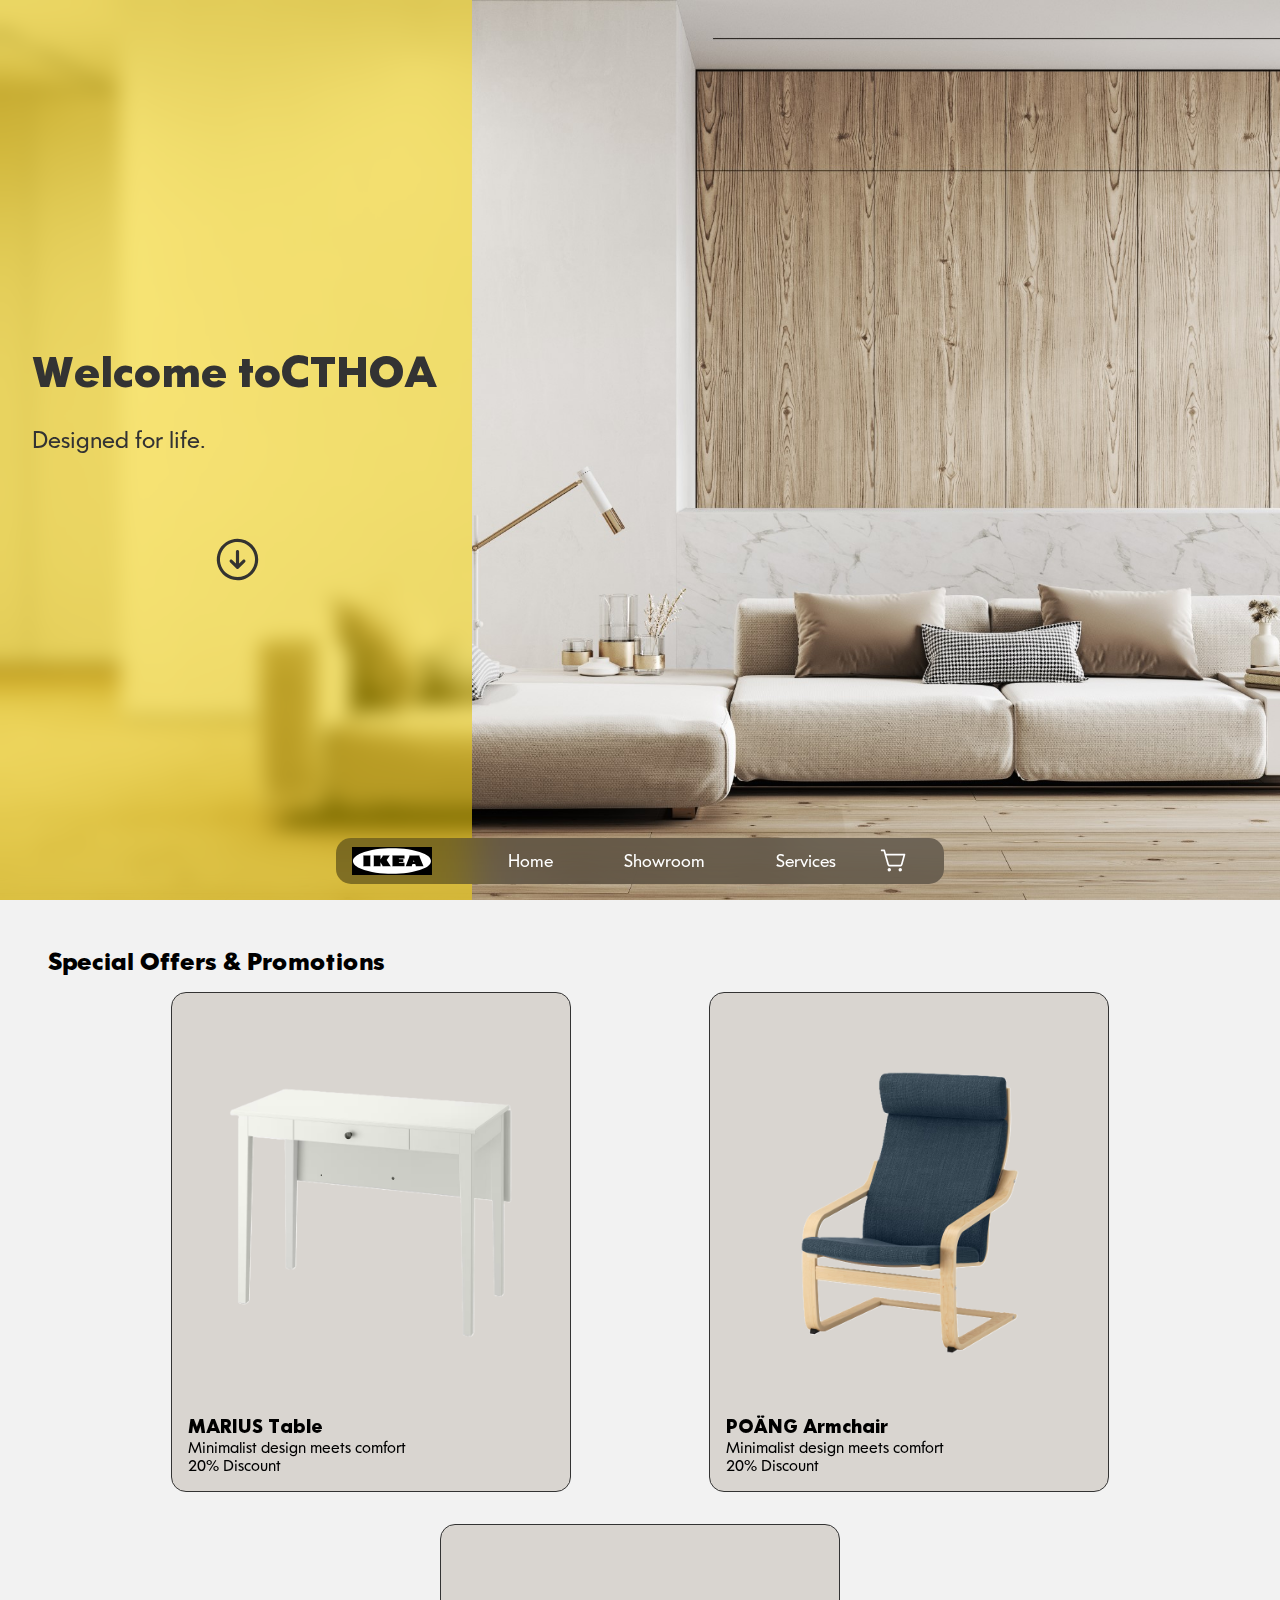
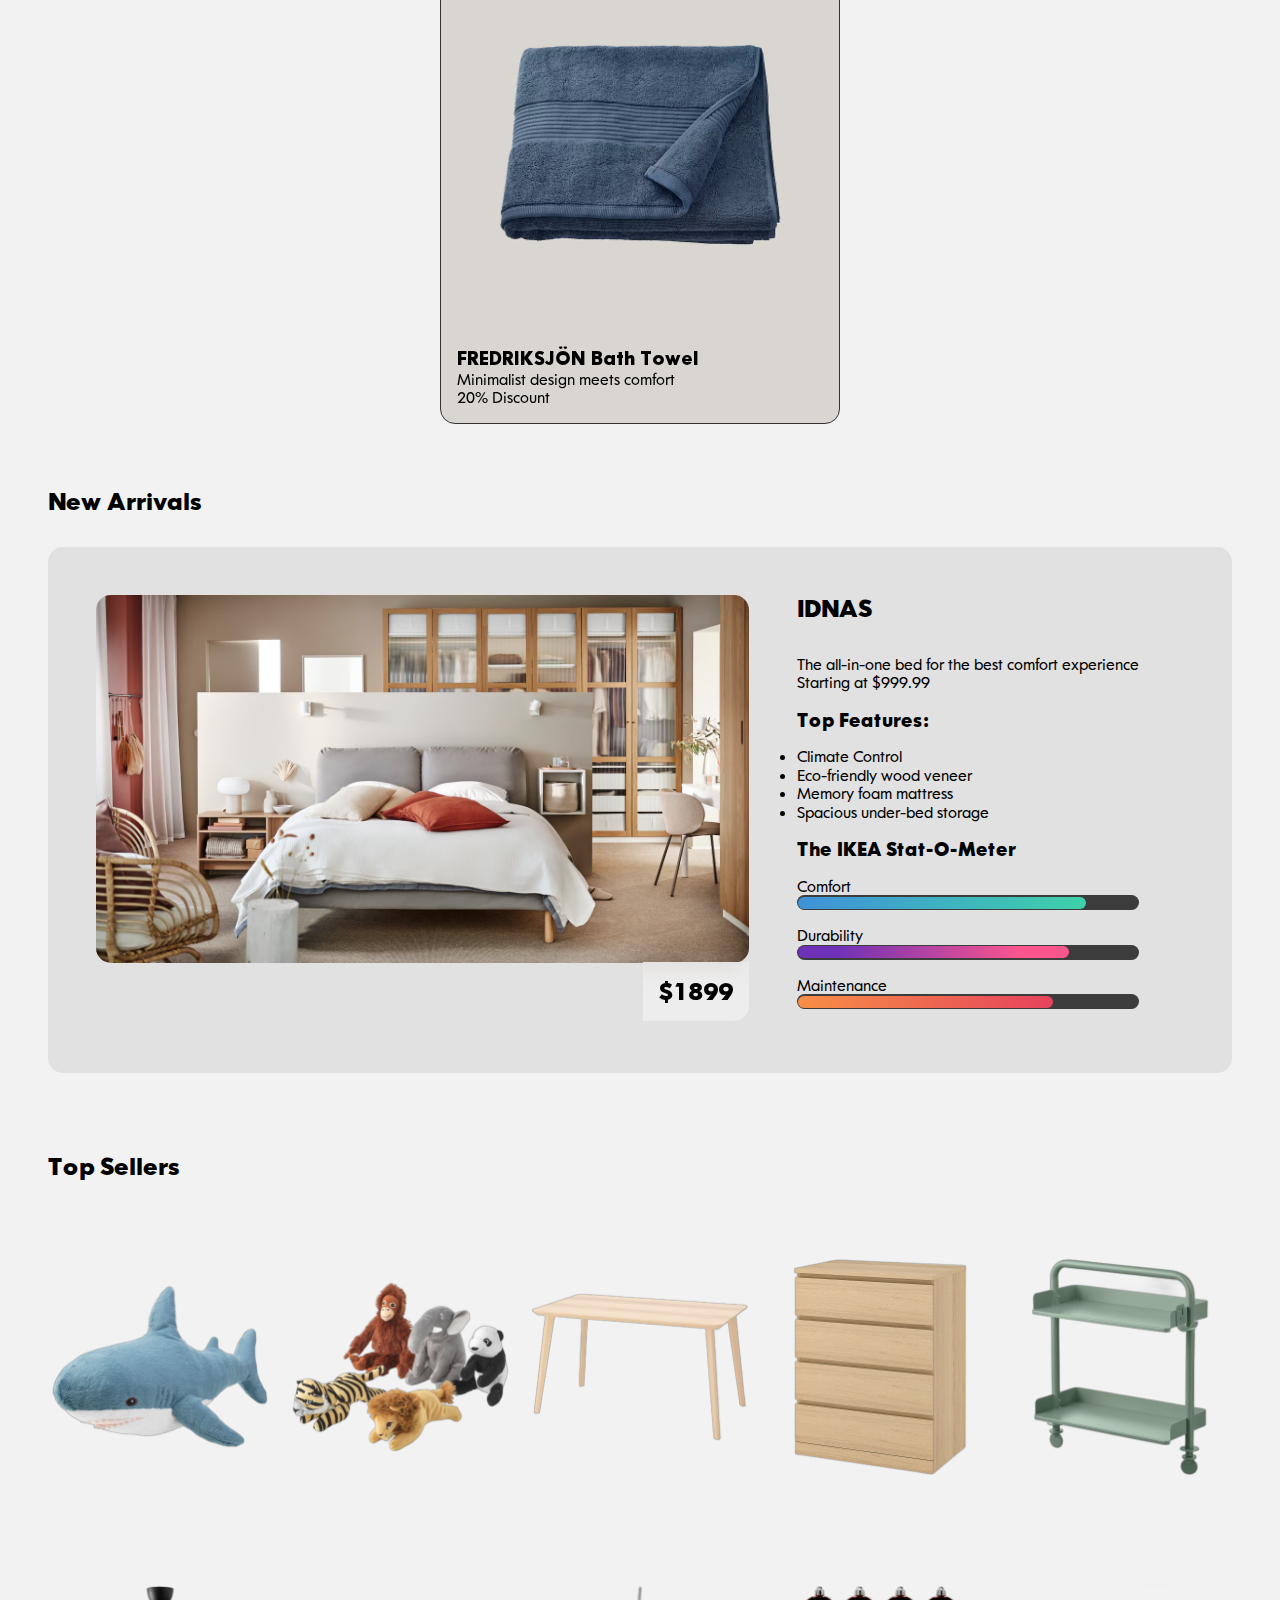
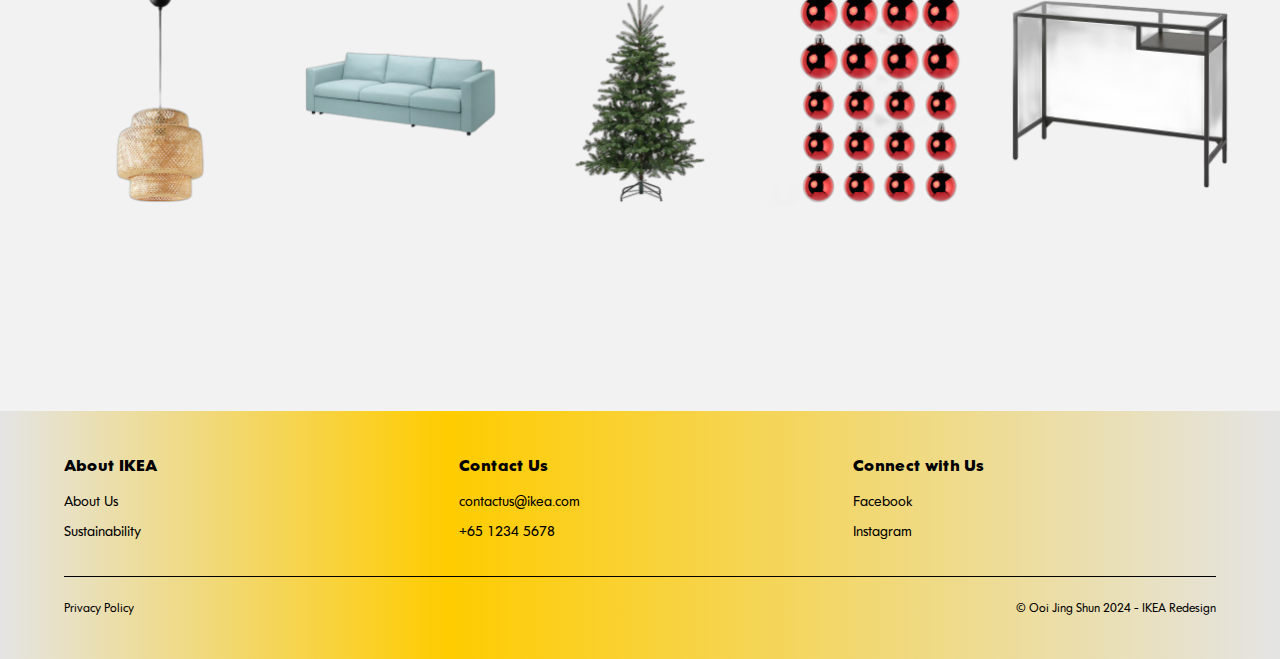
==== index.html @ b04922fb "feat: add product popup for topsellers, option to add to cart" ====
<!DOCTYPE html>
<html lang="en">

<head>
    <meta charset="UTF-8">
    <meta name="viewport" content="width=device-width, initial-scale=1.0">
    <link rel="apple-touch-icon" sizes="180x180" href="assets/favicon/apple-touch-icon.png">
    <link rel="icon" type="image/png" sizes="32x32" href="assets/favicon/favicon-32x32.png">
    <link rel="icon" type="image/png" sizes="16x16" href="assets/favicon/favicon-16x16.png">
    <link rel="manifest" href="site.webmanifest">
    <title>IKEA</title>
    <link rel="stylesheet" href="normalize.css">
    <link rel="stylesheet" href="style.css">
    <script src="script.js" defer></script>
    <script src="index.js" defer></script>
</head>

<body>
    <div class="popup-bg" onclick="closeProductPopUp()" >
        <div class="product-popup" onclick="event.stopPropagation()">
            <div class="popup-details-1">
                <h2 id="product-title">Sample Item</h2>
                <p id="product-price">Price: $X.XX</p>
                <img id="product-image" src="assets\images\ikea-white-table.png" alt="Modern White Table">
            </div>
            <div class="popup-details-2">
                <h3>Product Details</h3>
                <p id="product-description">Modern Scandinavian design featuring sustainable materials with easy assembly</p>
                <button class="buy-button" id="popup-add-to-cart-button" onclick="addToCart(0)">Add to cart</button>
            </div>
        </div>
    </div>
    <section class="landing home">
        <div class="landing-text">
            <button class="hamburger-button" onclick="toggleMobileMenu(this)">
                <img src="assets\images\Hamburger.svg" width="45px" alt="Hamburger Icon">
                <ul class="mobile-menu">
                    <a href="index.html">Home</a>
                    <a href="showroom.html">Showroom</a>
                    <a href="services.html">Services</a>
                    <a href="cart.html">My Cart</a>
                </ul>
            </button>
            <h1 data-value="Welcome to IKEA">Welcome to IKEA</h1>
            <h3>Designed for life.</h3>
            <button class="start-button"
                onclick="document.getElementById('promotions').scrollIntoView({ behavior: 'smooth' });"></button>
        </div>
        <div class="landing-visual"></div>
        <nav class="navbar">
            <a href="index.html"><img src="assets\images\ikea-logo.svg" alt="IKEA Logo"></a>
            <ul>
                <li><a href="index.html">Home</a></li>
                <li><a href="showroom.html">Showroom</a></li>
                <li><a href="services.html">Services</a></li>

            </ul>
            <a href="cart.html" class="cart-button"><img src="assets\images\ShoppingCartSimple.svg" alt="Cart Icon" ></a>
        </nav>
    </section>
    <div id="promotions"></div>
    <section class="promotions">
        <h2>Special Offers & Promotions</h2>
        <div class="promotion-container">

            <div class="promotion-item">
                <div class="card-front">
                    <img src="assets\images\ikea-white-table.png" alt="Modern White Table">
                    <div>
                        <h3>MARIUS Table</h3>
                        <p>Minimalist design meets comfort</p>
                        <p>20% Discount</p>
                    </div>
                </div>
                <div class="card-back">
                    <div>
                        <h3>Product Details</h3>
                        <p>Modern Scandinavian design featuring sustainable materials with easy assembly</p>
                        <s>
                            <h3>Original Price: $99.99</h3>
                        </s>
                        <h3>Current Price: $75.99</h3>
                    </div>

                    <button class="buy-button" onclick="addToCart(0)" ontouchstart="event.stopPropagation()">Add to cart</button>
                </div>
            </div>

            <div class="promotion-item">
                <div class="card-front">
                    <img src="assets\images\ikea-blue-chair.png" alt="Blue Chair">
                    <div>
                        <h3>POÄNG Armchair</h3>
                        <p>Minimalist design meets comfort</p>
                        <p>20% Discount</p>
                    </div>

                </div>
                <div class="card-back">
                    <div>
                        <h3>Product Details</h3>
                        <p>POÄNG armchair has stylish curved lines in bentwood, providing nice support for the neck and
                            comfy resilience. It’s been in our range for several decades and is still just as popular.</p>
                        <s>
                            <h3>Original Price: $99.99</h3>
                        </s>
                        <h3>Current Price: $75.99</h3>
                    </div>

                    <button class="buy-button" onclick="addToCart(1)" ontouchstart="event.stopPropagation()">Add to cart</button>
                </div>
            </div>
            <div class="promotion-item">
                <div class="card-front">
                    <img src="assets\images\ikea-blue-towel.png" alt="Blue Towel">
                    <div>
                        <h3>FREDRIKSJÖN Bath Towel</h3>
                        <p>Minimalist design meets comfort</p>
                        <p>20% Discount</p>
                    </div>
                </div>
                <div class="card-back">
                    <div>
                        <h3>Product Details</h3>
                        <p>A thick, dark blue towel with classic striped edge for a luxury feel. The low twist yarn only
                            gets comfier with each wash. FREDRIKSJÖN towels come in several sizes for different uses, all in
                            100% cotton.</p>
                        <s>
                            <h3>Original Price: $99.99</h3>
                        </s>
                        <h3>Current Price: $75.99</h3>
                    </div>

                    <button class="buy-button" onclick="addToCart(2)" ontouchstart="event.stopPropagation()">Add to cart</button>
                </div>
            </div>

        </div>
    </section>

    <section class="new-arrivals">
        <h2>New Arrivals</h2>
        <div class="new-arrivals-container">
            <div class="new-arrivals-image">
                <img src="assets\images\ikea-bed.png" alt="IKEA Bed">
                <div class="price-tag">$1899</div>
            </div>
            <div class="new-arrivals-info">
                <h2>IDNAS</h2>
                <p>The all-in-one bed for the best comfort experience</p>
                <p>Starting at $999.99</p>
                <br>
                <h3>Top Features:</h3>
                <ul>
                    <li>Climate Control</li>
                    <li>Eco-friendly wood veneer</li>
                    <li>Memory foam mattress</li>
                    <li>Spacious under-bed storage </li>
                </ul>
                <br>
                <h3>The IKEA Stat-O-Meter</h3>
                <p>Comfort</p>
                <div class="progress-bar-container">
                    <div class="progress-bar"
                        style="width: 85%; background-image: linear-gradient(to right, rgba(51, 142, 218, 0.9) 0%, rgba(51, 214, 166, 0.9) 100%);">
                    </div> <!-- Adjust the width value for progress -->
                </div>
                <p>Durability</p>
                <div class="progress-bar-container">
                    <div class="progress-bar"
                        style="width: 80%; background-image: linear-gradient(to right, #6f31b7 14%, #fb558e 82%);">
                    </div> <!-- Adjust the width value for progress -->
                </div>
                <p>Maintenance</p>
                <div class="progress-bar-container">
                    <div class="progress-bar"
                        style="width: 75%; background-image: linear-gradient(to right, rgba(255, 140, 55, 0.9) 0%, rgba(236, 55, 80, 0.9) 100%);">
                    </div> <!-- Adjust the width value for progress -->
                </div>
            </div>
        </div>
    </section>

    <section class="topsellers">

        <h2>Top Sellers</h2>
        <div class="topsellers-grid" id="topsellers-grid"></div>
        <!-- <div class="translucent-fade-in-top"></div>
        <div class="translucent-fade-in-bot"></div> -->

    </section>
    <footer class="footer">
        <div class="footer-container">
            <div class="footer-grid">
                <!-- About Column -->
                <div class="footer-column">
                    <h3>About IKEA</h3>
                    <ul class="footer-links">
                        <li><a href="services.html#about">About Us</a></li>
                        <li><a href="services.html#sustainability">Sustainability</a></li>
                    </ul>
                </div>

                <!-- Help Column -->
                <div class="footer-column">
                    <h3>Contact Us</h3>
                    <ul class="footer-links">
                        <li><a href="mailto:info@ikea.com">contactus@ikea.com</a></li>
                        <li><a href="#">+65 1234 5678</a></li>
                    </ul>
                </div>

                <!-- Social Media Column -->
                <div class="footer-column">
                    <h3>Connect with Us</h3>
                    <ul class="footer-links">
                        <li><a href="https://www.facebook.com/IKEASingapore/">Facebook</a></li>
                        <li><a href="https://www.instagram.com/ikeasingapore/?hl=en">Instagram</a></li>
                    </ul>
                </div>
            </div>

            <!-- Bottom Section -->
            <div class="footer-bottom">
                <div class="footer-legal">
                    <a href="#">Privacy Policy</a>
                </div>
                <div class="footer-copyright">
                    © Ooi Jing Shun 2024 - IKEA Redesign
                </div>
            </div>
        </div>
    </footer>
</body>

</html>
---- style.css ----
@font-face {
    font-family: 'Montserrat';
    src: url('assets\\fonts\\Montserrat-Regular.ttf') format('truetype');
    font-weight: normal;
    font-style: normal;
}

@font-face {
    font-family: 'Montserrat';
    src: url('assets\\fonts\\Montserrat-Bold.ttf') format('truetype');
    font-weight: bold;
    font-style: normal;
}

@font-face {
    font-family: 'IKEASans';
    src: url('assets\\fonts\\IKEASans-Regular.ttf') format('truetype');
    font-weight: normal;
    font-style: normal;
}

@font-face {
    font-family: 'IKEASans';
    src: url('assets\\fonts\\IKEASans-Bold.ttf') format('truetype');
    font-weight: bold;
    font-style: normal;
}

* {
    font-family: 'IKEASans', 'Montserrat', sans-serif;
    font-weight: normal;
    font-style: normal;
    margin: 0;
    padding: 0;
    box-sizing: border-box;

}

body {
    background-color: #f2f2f2;
    overflow-x: hidden;

}

h2,
h3 {
    font-weight: bold;
}

.landing {
    background-image: url('assets\\images\\modern-white-minimalist-interior-kitchen-sofa.jpg');
    background-size: cover;
    width: 100%;
    height: 100vh;
    display: flex;
}

.landing.services {
    background-image: url('assets\\images\\landing-services.png');
    background-size: cover;
    width: 100%;
    height: 100vh;
    display: flex;
}

.landing.showroom {
    background-image: url('assets\\images\\landing-showroom.png');
    background-size: cover;
    width: 100%;
    height: 100vh;
    display: flex;
}

.landing-text {
    display: flex;
    flex-direction: column;
    justify-content: center;
    padding-left: 2rem;
    background: rgba(255, 219, 0, 0.5);
    backdrop-filter: blur(10px);
    width: 100px;
    height: 100vh;
    flex-grow: 2.3;
}

.landing-text h1 {
    font-size: 2.7rem;
    font-weight: bold;
    color: #333;
}

.landing-text h3 {
    font-size: 1.5rem;
    color: #333;
    font-weight: normal;
}

.landing-text p {
    font-size: 1.5rem;
    color: #333;
}

.landing-visual {
    display: flex;
    background-color: transparent;
    flex-grow: 5;
}

.hamburger-button {
    display: none;
    position: absolute;
    background-color: transparent;
    top: 2rem;
    left: 2rem;
    border: none;
}

.mobile-menu {
    display: flex;
    position: fixed;
    flex-direction: column;
    align-items: center;
    justify-content: flex-start;
    z-index: 3;
    left: 0;
    height: calc(100vh - 160px);
    width: 80%;
    transition: all 0.1s;
    border-top-right-radius: 50px;
    transform: translateX(-100%);
    background: rgba(0, 0, 0, 0.5);
    backdrop-filter: blur(50px);
    -webkit-backdrop-filter: blur(50px);
    text-align: left;
    border-radius: 0px 45px 45px 0px;
}

.open .mobile-menu {
    display: flex;
    flex-direction: column;
    align-items: center;
    justify-content: space-between;
    padding: 5rem 1rem;
    opacity: 1;
    transform: translateX(0);
}

.mobile-menu a {
    text-decoration: none;
    color: white;
    font-size: 1rem;
    text-align: left;
    padding-left: 0px;
    padding-right: 0px;
}

.start-button {
    background-color: transparent;
    background: url('assets/images/ArrowCircleDown.svg');
    color: #fff;
    border: none;
    border-radius: 50%;
    width: 3rem;
    height: 3rem;
    cursor: pointer;
    margin-top: 5rem;
    margin-left: -2rem;
    align-self: center;
    animation: bounce 1.5s infinite;
}

@keyframes bounce {

    0%,
    20%,
    50%,
    80%,
    100% {
        transform: translateY(0);
    }

    40% {
        transform: translateY(-20px);
    }

    60% {
        transform: translateY(-10px);
    }

}

.navbar {
    display: flex;
    position: absolute;
    left: 25%;
    right: 25%;
    align-items: center;
    border-radius: 15px;
    height: 2.9rem;
    padding: 1rem 1rem;
    margin: 1rem;
    background-color: rgba(0, 0, 0, 0.4);
    backdrop-filter: blur(20px);
    font-size: 1.1rem;
    bottom: 0;
    max-width: 50%;
    transition: transform 0.3s ease, opacity 0.3s ease;
    /* Smooth transition */
}

/* Fixed navbar style */
.navbar.fixed {
    position: fixed;
    /* Fix to the top */
    top: 0;
    opacity: 1;
    /* Fully visible */
    z-index: 1000;
    /* Ensure it stays above other elements */
}

.navbar ul {
    display: flex;
    flex-direction: row;
    list-style: none;
    margin: 0;
    padding: 0;
    flex-grow: 1;
    justify-content: space-around;
}

.navbar ul li {
    margin-right: 1rem;
}

.cart-button img {
    height: 1.7rem;
}

.cart-button {
    width: 3rem;

}

.navbar img {
    max-width: 5rem;
    margin-right: 3rem;
    vertical-align: middle;

}

.navbar ul li a {
    text-decoration: none;
    color: #fff;
}

.promotions {
    margin: 3rem 3rem 0rem 3rem;
}

.promotion-container {
    display: flex;
    flex-wrap: wrap;
    flex-direction: row;
    justify-content: space-evenly;
    align-items: center;
}

.promotion-item {
    perspective: 1000px;
    /* Creates 3D perspective for the flip effect */
    width: 25rem;
    height: auto;
    aspect-ratio: 4/5;
    position: relative;
    margin: 1rem;

}

.card-front,
.card-back {
    position: absolute;
    height: 100%;
    backface-visibility: hidden;
    /* Hides the back of the card when flipped */
    transition: transform 0.6s ease;
    /* Smooth transition for the flip */
    border-radius: 15px;
    border: 1px solid #333;
    padding: 1rem;
    display: flex;
    flex-direction: column;
    justify-content: space-between;

}

.card-front {
    background-color: rgb(217, 213, 208);
    transform: rotateY(0deg);

}

.card-back {
    background-color: rgb(205, 206, 215);
    transform: rotateY(180deg);
    /* Initially rotated */
}

.card-front img {
    object-fit: cover;
    max-width: 80%;
    height: auto;
    display: block;
    margin-left: auto;
    margin-right: auto;
    margin-top: auto;
    margin-bottom: auto;

}

.card-front h3,
.card-front p {
    margin-bottom: auto;
}

.promotion-item:hover .card-front {
    transform: rotateY(180deg);
}

.promotion-item:hover .card-back {
    transform: rotateY(360deg);
}


.new-arrivals {
    padding: 3rem 3rem 0rem 3rem;
    margin-bottom: 2rem;
}

.new-arrivals h2 {
    margin-bottom: 2rem;
}

.new-arrivals h3 {
    margin-bottom: 1rem;
}

.buy-button {
    background: linear-gradient(to right, #0553b9 0%, #333 50%);
    background-size: 200% 100%;
    background-position: right bottom;
    color: #fff;
    padding: 1rem 1.5rem;
    border: none;
    border-radius: 10px;
    cursor: pointer;
    margin-top: 1rem;
    transition: background-position 0.3s ease-out;
}

.buy-button:hover {
    background-position: left bottom;
}

.new-arrivals-container {
    padding: 3rem;
    background-color: rgb(225, 225, 225);
    border-radius: 15px;
    display: flex;
    flex-wrap: wrap;
    gap: 3rem;
    /* Add spacing between items */
}

.new-arrivals-image img {
    object-fit: cover;
    max-width: 100%;
    /* Set a max width */
    height: auto;
    border-radius: 15px;
}

.new-arrivals-image {
    position: relative;
    flex-basis: 60%;
    /* Image will try to take up half the container */
}

.new-arrivals-container-info {
    padding: 1rem;
    flex-basis: 40%;
}

.price-tag {
    position: absolute;
    bottom: 4px;
    border-radius: 0px 0px 15px 0px;
    right: 0;
    font-size: 1.5rem;
    font-weight: bold;
    padding: 1rem;
    background: rgba(255, 255, 255, 0.4);
    backdrop-filter: blur(10px);
}

.topsellers {
    position: relative;
    padding: 3rem 3rem 0rem 3rem;
    margin-bottom: 10rem;
    overflow-x: hidden;


}

.topsellers h2 {
    margin-bottom: 2rem;
}


.progress-bar-container {
    width: 100%;
    background-color: rgb(60, 60, 60);
    /* Light grey background */
    border-radius: 15px;
    /* Rounded corners */
    height: 15px;
    /* Thin height */
    overflow: hidden;
    /* Ensures the progress doesn't spill over */
    padding: 0.1rem;
    margin-bottom: 1rem;
}

.progress-bar {
    height: 100%;
    background-color: rgb(170, 170, 200);
    /* Green color for progress */
    border-radius: 15px;
    /* Rounded corners for the progress itself */
    transition: width 0.4s ease;
    /* Smooth transition when updating progress */
}

.showroom {
    position: relative;
    height: 100vh;
}

.arrow-controls button {
    background-color: transparent;
    border: none;
    border-radius: 50%;
    width: 2rem;
    height: 2rem;
    cursor: pointer;
}

.info-bar {
    height: 20%;
    width: 100%;
    background-color: rgba(255, 255, 255, 0.5);
    backdrop-filter: blur(20px);
    position: absolute;
    bottom: 0;
    padding: 3rem;
    display: flex;
    justify-content: space-around;
    gap: 1rem;

}

.featured-image {
    height: 5rem;
    width: 5rem;
    aspect-ratio: 1/1;
    object-fit: cover;
    border-radius: 15px;
    border: 0.2rem solid #bababa;
}

.info-bar p {
    flex-basis: 70%;
    text-overflow: ellipsis;
    display: block;
    overflow: hidden;
    min-width: 70%;
}

.footer {
    background-image: linear-gradient(90deg, rgba(228, 228, 228, 1) 0%, rgba(255, 204, 0, 1) 35%, rgba(228, 228, 228, 1) 100%);
    color: black;
    padding: 45px 0;
    font-family: 'IKEASans', sans-serif;
}

.footer-container {
    max-width: 1200px;
    margin: 0 auto;
    padding: 0 24px;
}

.footer-grid {
    display: grid;
    grid-template-columns: repeat(auto-fit, minmax(200px, 1fr));
    gap: 32px;
}

.footer-column h3 {
    font-size: 16px;
    margin-bottom: 16px;
    font-weight: bold;
}

.footer-links {
    list-style: none;
    padding: 0;
    margin: 0;
}

.footer-links li {
    margin-bottom: 12px;
}

.footer-links a {
    color: black;
    text-decoration: none;
    font-size: 14px;
}

.footer-links a:hover {
    text-decoration: underline;
}

.footer-bottom {
    margin-top: 24px;
    padding-top: 24px;
    border-top: 1px solid rgba(0, 0, 0, 1);
    display: flex;
    justify-content: space-between;
    align-items: center;
    flex-wrap: wrap;
}

.footer-legal {
    font-size: 12px;
}

.footer-legal a {
    color: black;
    text-decoration: none;
    margin-right: 24px;
}

.footer-copyright {
    font-size: 12px;
}



.translucent-fade-in-top {
    position: absolute;
    background: linear-gradient(rgb(242, 242, 242) 0%, rgba(242, 242, 242, 0) 70%);
    height: 100px;
    width: 100%;
    top: 90px;

}

.translucent-fade-in-bot {
    position: absolute;
    background: linear-gradient(rgba(242, 242, 242, 0) 0%, rgb(242, 242, 242) 70%);
    height: 100px;
    width: 100%;
    bottom: -50px;
}


.topsellers-grid {
    overflow: hidden;
    display: grid;
    grid-template-columns: repeat(5, 1fr);
    gap: 16px;
}

.topsellers-grid img {
    width: 100%;
    height: auto;
    transition: opacity 1s, transform 1s;
    animation: 1s linear fadein;
    height: auto;
    /* Maintain aspect ratio */
    aspect-ratio: 4/5.5;
    /* Square aspect ratio */
    object-fit: contain;
}

.topseller-item:hover {
    transform: scale(1.1);
    background-color: gainsboro;
    cursor: pointer;

}

.popup-bg {
    position: fixed;
    top: 0;
    left: 0;
    width: 100%;
    height: 100%;
    background: rgba(255, 255, 255, 0.1);
    backdrop-filter: blur(20px);
    display: flex;
    justify-content: center;
    align-items: center;
    z-index: 1001;
    opacity: 0;
    pointer-events: none;
    transition: opacity 0.3s ease;

}

.product-popup {
    background-color: rgba(255, 255, 255, 0.8);
    backdrop-filter: blur(20px);
    padding: 2rem;
    border-radius: 15px;
    display: flex;
    flex-direction: row;
    width: 60%;
    height: 60%;
    overflow-y: auto;
    overflow-x: hidden;
    position: relative;
    z-index: 1001;
    opacity: 0;
    transition: opacity 0.3s ease;
}

.popup-bg.active {
    opacity: 1;
    pointer-events: all;
}

.product-popup.active {
    opacity: 1;

}
.popup-details-1 {
    display: flex;
    flex-direction: column;
    gap: 2rem;
    margin-bottom: 2rem;
    flex-basis: 40%;
}
.popup-details-1 img {
    width: 60%;
    border-radius: 15px;
    object-fit: cover;
}
.popup-details-2 {
    
    display: flex;
    flex-direction: column;
    gap: 1rem;
    flex-basis: 60%;
}
.popup-details-2 button {
margin-top: auto;
}
.fade-out {
    opacity: 0;
    transform: translateY(-20px);
}

@keyframes fadein {
    from {
        opacity: 0;
        transform: translateY(20px);
    }

    to {
        opacity: 1;
        transform: translateY(0);
    }
}

.landing.services {
    margin-bottom: 0;
}

.ikea-membership {
    background-image: url('assets\\images\\ikea-membership.png');
    background-size: cover;
    width: 100%;
    height: 100vh;
}

.membership-container p {
    position: absolute;
    top: 0;
    left: 0;
    padding-top: 5rem;
    padding-left: 3rem;
    padding-right: 3rem;
    color: white;
}

.membership-container h2 {
    position: absolute;
    top: 0;
    left: 0;
    padding: 3rem;
    color: white;
}

.membership-container {
    display: flex;
    flex-direction: column;
    justify-content: center;
    background: rgba(0, 0, 0, 0.5);
    backdrop-filter: blur(10px);
    width: 100%;
    height: 100%;
    padding: 3rem;

}

.card-container {
    display: flex;
    justify-content: center;
    align-items: center;
}

.membership-card {
    width: 40%;
    aspect-ratio: 7/4;
    /* background: linear-gradient(135deg, #2c2c2c, #1a1a1a); */
    border-radius: 15px;
    box-shadow: 0 10px 20px rgba(0, 0, 0, 0.5);
    color: white;
    position: relative;
    padding: 20px;
    display: flex;
    flex-direction: column;
    justify-content: space-between;
    font-size: 1rem;
    position: relative;
    transform-style: preserve-3d;
    transition: transform 0.1s ease;
    cursor: pointer;
    background-image: url("assets/images/ikea-membership-card.png");
    background-size: cover;

}

.apply-button {
    position: absolute;
    bottom: 0;
    right: 0;
    padding: 1.5rem;
    background: rgba(255, 255, 255, 0.4);
    backdrop-filter: blur(10px);
    font-size: 2rem;
    border: none;
    cursor: pointer;
}

.about-us {
    padding: 3rem 3rem 0rem 3rem;
    overflow-x: hidden;
}

.about-us-container {
    display: flex;
    flex-direction: row;
    gap: 3rem;
    margin-top: 2rem;
}

.about-us-container p {
    line-height: 1.5rem;
}

.about-us-container img {
    object-fit: cover;
    max-width: 40%;
    height: auto;
    border-radius: 15px;
}

.sustainability-pledge {
    padding: 3rem 3rem 0rem 3rem;
}

.sustainability-container p {
    margin-top: 2rem;
    line-height: 1.5rem;
    flex-basis: 60%;
}

.sustainability-container {
    display: flex;
    flex-direction: row;

}

.sustainability-container iframe {
    border-radius: 15px;
    margin: 2rem;
    aspect-ratio: 16/9;
    width: 40%;
    height: auto;
}

@media screen and (max-width: 370px) {
    .promotion-item {
        aspect-ratio: 4/6;
    }

    .card-back p {
        font-size: 0.8rem;
    }

    .card-back h3 {
        font-size: 1rem;
    }
}

.cart-container {
    display: flex;
    flex-direction: column;
    flex-basis: 45%;
}

.cart-container h1 {
    font-size: 3rem;
    font-weight: bold;
    color: rgba(0, 51, 153, 0.8)
}

.cart-container h2 {
    font-size: 2rem;
    font-weight: normal;
    margin-bottom: 2rem;
}

.cart-container h3 {
    font-size: 1.5rem;
    font-weight: normal;
    margin-bottom: 1rem;
}

.cart {
    padding: 0.5rem 3rem 3rem 3rem;
    display: flex;
    gap: 1rem;
}

#previous-total {
    text-decoration: underline red .1em;
    text-underline-offset: -.35em;
    text-decoration-skip-ink: none;
    color: gray; /* optional style decision */
}

.cart-items {
    display: flex;
    flex-direction: column;
    gap: 1rem;
    flex-basis: 50%;
    margin: 1rem;
}

.cart-item img {
    height: 100%;
}

.cart-item {
    display: flex;
    gap: 1rem;
    height: 8rem;
    padding: 1rem;
    border: 1px solid #ccc;
    background-image: linear-gradient(90deg, rgba(228, 228, 228, 1) 0%, rgba(255, 204, 0, 1) 35%, rgba(28, 78, 179, 1) 100%);
    border-radius: 15px;
}

.cart-item div input {
    width: 3rem;
    padding: 0.5rem;
    background-color: transparent;
    border: 1px solid #ffffff;
    border-radius: 5px;

}

.remove-button {
    background-image: url('assets/images/Remove.svg');
    height: 40%;
    aspect-ratio: 1/1;
    border: none;
    background-color: transparent;
    margin-left: auto;
    cursor: pointer;
    align-self: center;

}

.checkout-button {
    background-color: rgba(0, 51, 153, 0.8);

    color: #fff;
    padding: 1rem 1.5rem;
    border: none;
    border-radius: 10px;
    cursor: pointer;
    margin: 1rem 0;
    width: 50%;
}

.promo-button {
    background-color: #333;
    color: #fff;
    padding: 0.5rem 1rem;
    border: none;
    cursor: pointer;

}

.form-row {
    display: flex;
    margin-bottom: 10px;
}

.form-row>div {
    flex: 1;
}

label {
    display: block;
    margin-bottom: 5px;
    font-weight: bold;
}

input,
select,
textarea {
    width: 100%;
    padding: 8px;
    border: 1px solid #ccc;
    border-radius: 4px;
    background-color: transparent;
}

.back-button {
    border: none;
    background-color: transparent;
    color: #333;
    cursor: pointer;
    margin: 1.5rem 0rem 0 3rem;
    font-size: 1.5rem;



}

@media screen and (max-width: 520px) {
    .promotion-item {
        width: 70%;
    }
}

@media screen and (max-width: 850px) {

    .landing-text h1 {
        font-size: 2rem;
    }

    .landing-text h3 {
        font-size: 1rem;
    }

    /* Hide Navbar */
    .navbar {
        display: none;
    }

    .hamburger-button {
        display: block;
    }

    .promotion-container {
        flex-direction: column;

    }

    .promotions {
        margin: 3rem 0rem;
    }

    .promotions h2 {
        margin-left: 3rem;
    }

    .buy-button {
        padding: 0.5rem 1rem;
    }

    .card-front img {
        display: block;
        margin-left: auto;
        margin-right: auto;
        width: 70%;
    }

    .card-back {
        padding: 1rem;
    }

    .new-arrivals-image {
        flex-basis: 100%;
    }

    .new-arrivals-container {
        padding: 2rem;
    }

    .price-tag {
        padding: 0.5rem;
    }

    .footer-bottom {
        flex-direction: column;
        text-align: center;
        gap: 16px;
    }

    .footer-legal a {
        display: block;
        margin: 8px 0;
    }

    .promotion-item.touch-hover-end .card-front {
        transform: rotateY(0deg);
    }

    .promotion-item.touch-hover-end .card-back {
        transform: rotateY(180deg);
    }

    .promotion-item.touch-hover-start .card-front {
        transform: rotateY(180deg);
    }

    .promotion-item.touch-hover-start .card-back {
        transform: rotateY(360deg);
    }

    .topsellers-grid {
        grid-template-columns: repeat(2, 1fr);
    }

    .apply-button {
        padding: 1.5rem;
        font-size: 1.5rem;
    }

    .membership-card {
        width: 100%;
    }

    .membership-container {
        padding: 1.5rem;
    }

    .sustainability-container iframe {
        width: 100%;
    }

    .about-us-container img {
        max-width: 100%;
    }

    .about-us-container {
        flex-direction: column;
    }

    .sustainability-container {
        flex-direction: column;
        align-items: center;
    }

    .info-bar {
        flex-direction: column;
    }

    .showroom {
        background-size: contain;
    }

    .featured-image {
        height: 5rem;
        width: 5rem;
    }

    .info-bar {
        height: 70%
    }

    .checkout-button {
        width: 100%;
    }

    .cart-container h1 {
        font-size: 2rem;
    }

    .cart-container h2 {
        font-size: 1.5rem;
    }

    .cart-container h3 {
        font-size: 1rem;
    }

    .cart {
        flex-direction: column;
        padding: 2rem;
    }

    .back-button {
        margin-left: 2rem;
    }

    .cart-items {
        margin: 0rem;

    }
    .product-popup {
        flex-direction: column;
        width: 80%;
        height: 70%;
    }

}
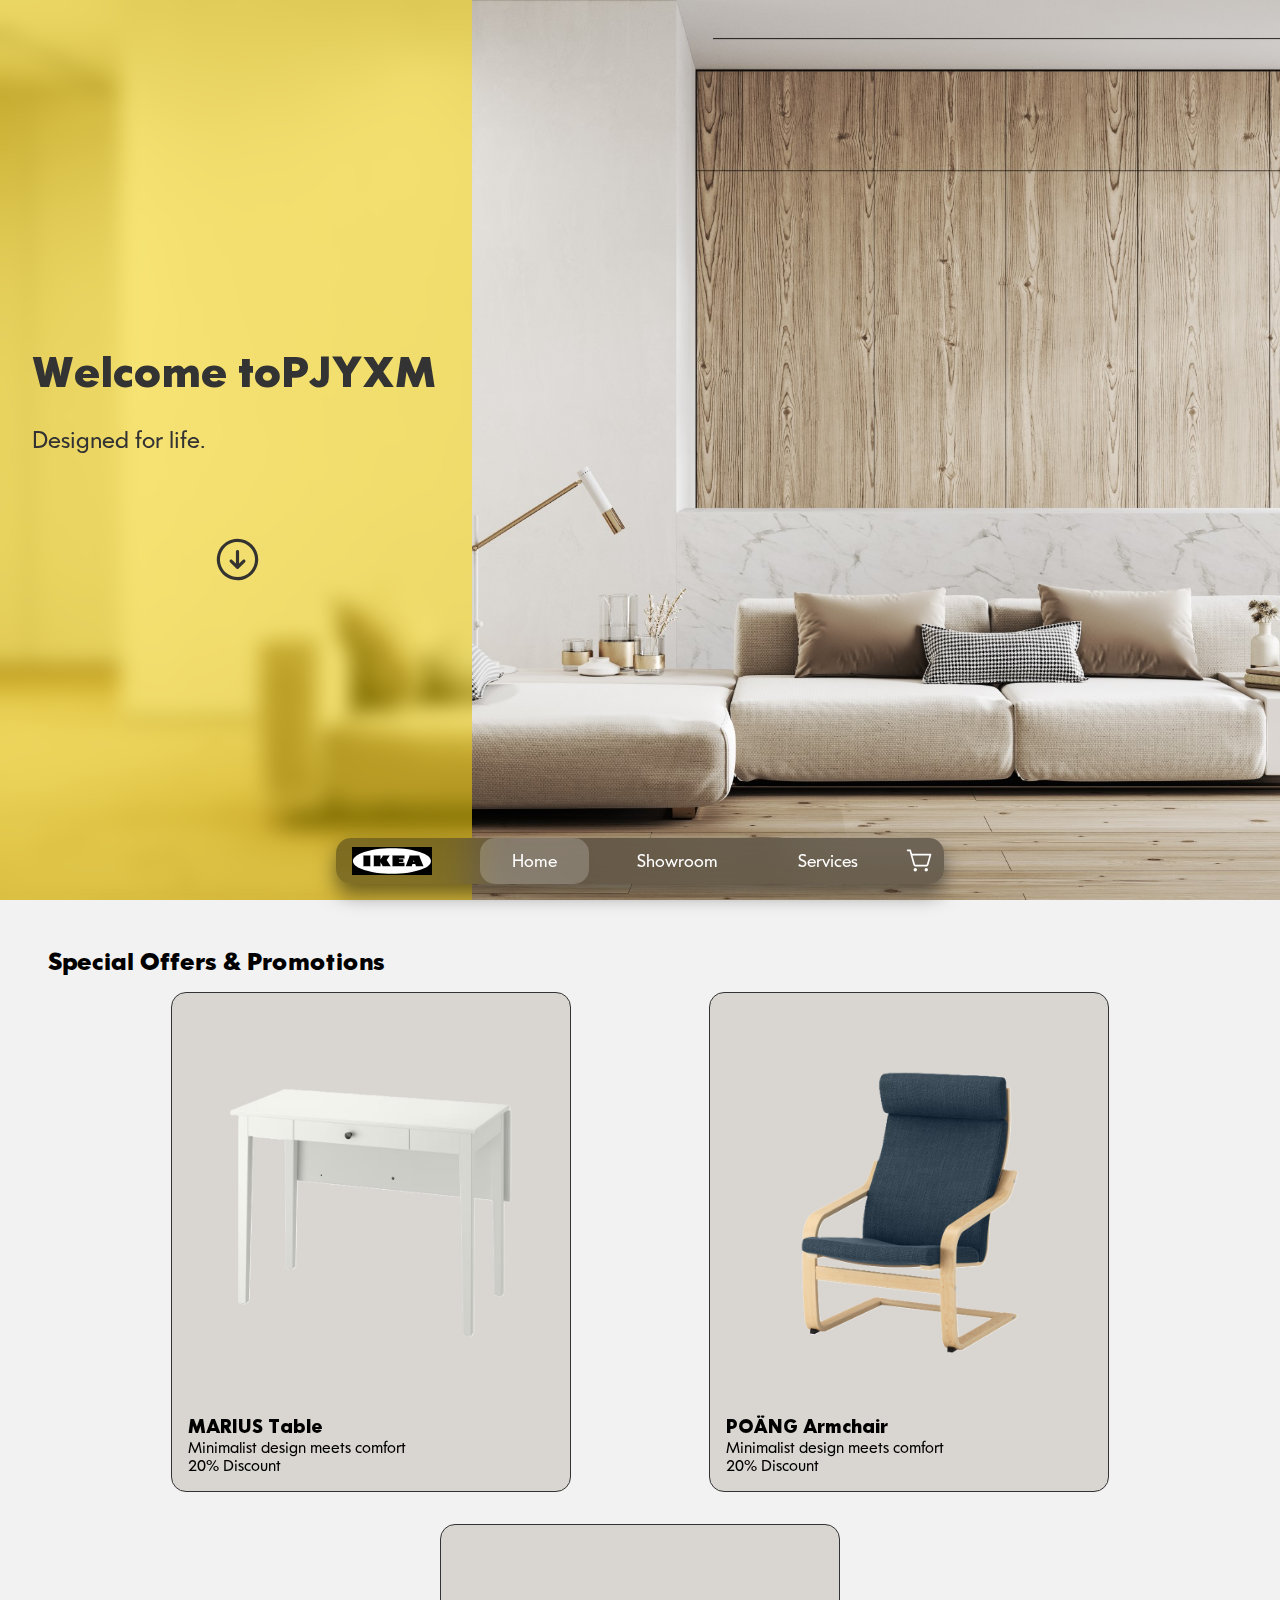
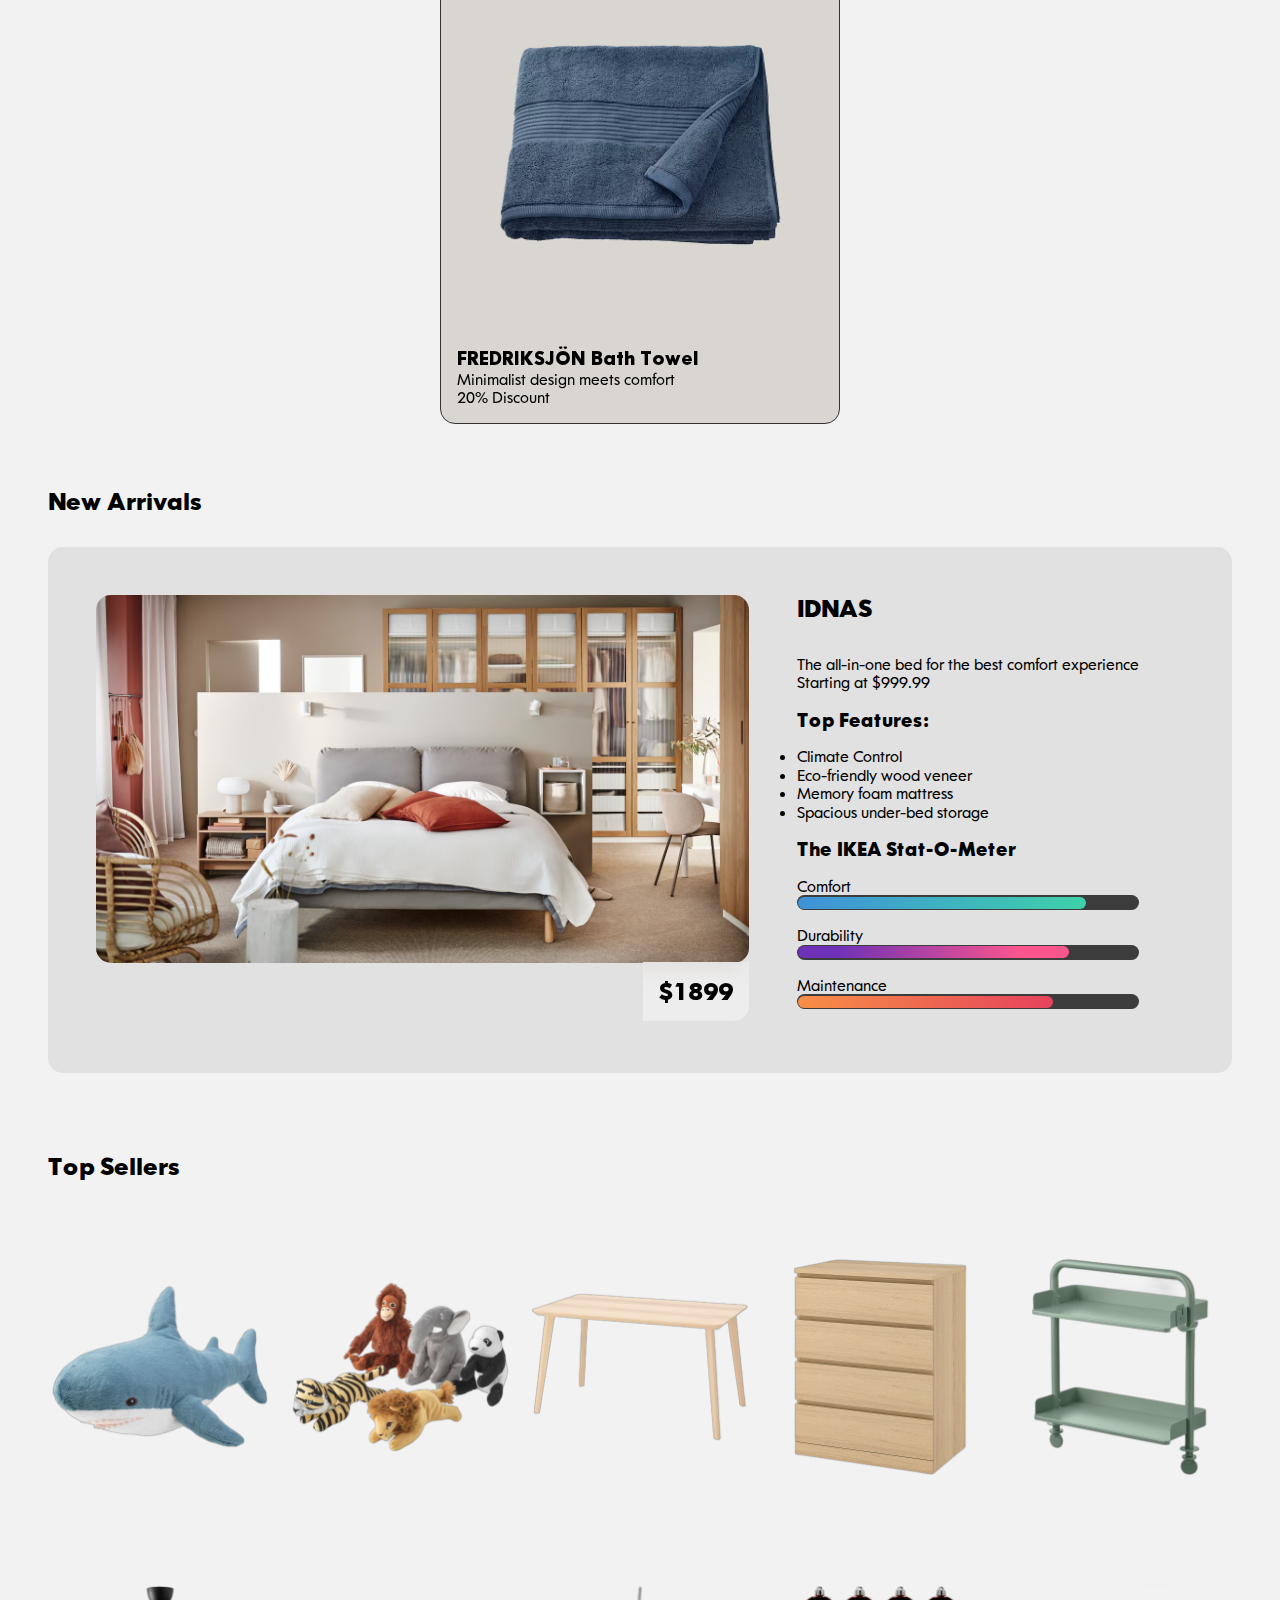
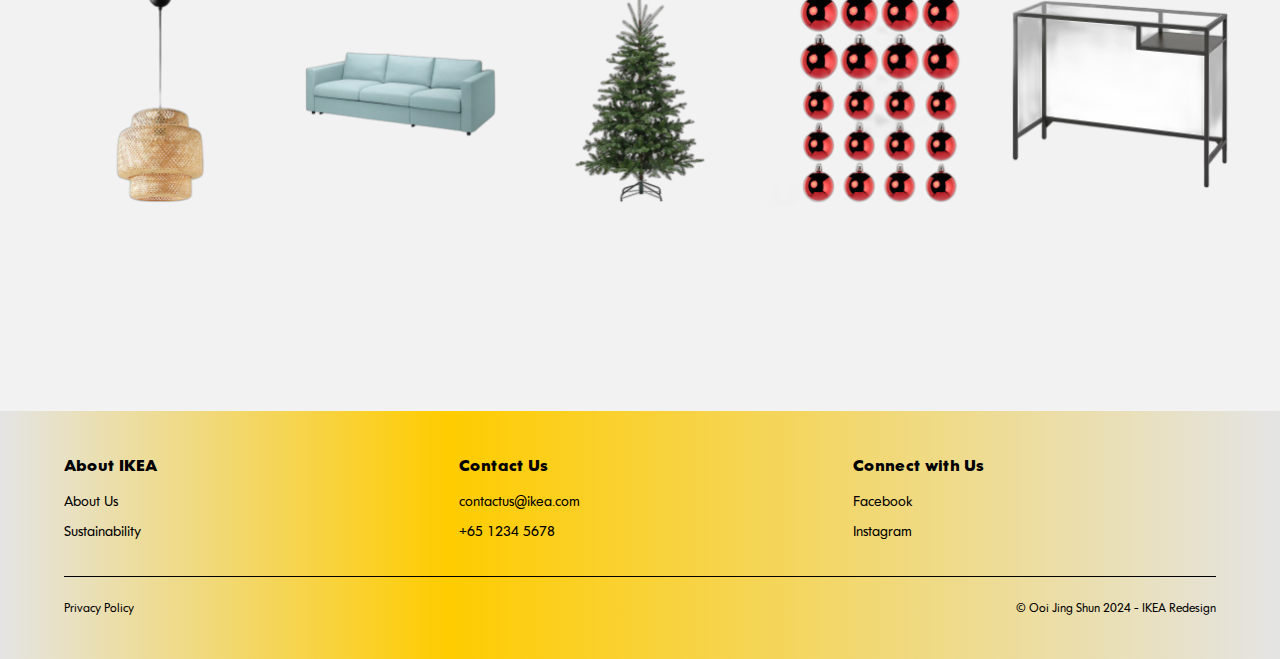
==== commit 3b5b7693: "feat: add hover effect to navbar" ====
--- a/index.html
+++ b/index.html
@@ -50,7 +50,7 @@
         <nav class="navbar">
             <a href="index.html"><img src="assets\images\ikea-logo.svg" alt="IKEA Logo"></a>
             <ul>
-                <li><a href="index.html">Home</a></li>
+                <li class="selected"><a href="index.html">Home</a></li>
                 <li><a href="showroom.html">Showroom</a></li>
                 <li><a href="services.html">Services</a></li>
 
--- a/style.css
+++ b/style.css
@@ -204,8 +204,9 @@
     font-size: 1.1rem;
     bottom: 0;
     max-width: 50%;
+    box-shadow: 0 10px 20px rgba(0, 0, 0, 0.5);
     transition: transform 0.3s ease, opacity 0.3s ease;
-    /* Smooth transition */
+
 }
 
 /* Fixed navbar style */
@@ -231,8 +232,15 @@
 
 .navbar ul li {
     margin-right: 1rem;
-}
-
+    border-radius: 15px;
+    padding: 0.8rem 2rem;
+}
+.navbar ul li:hover {
+    background-color: rgba(255, 255, 255, 0.2);
+}
+.navbar ul li.selected {
+    background-color: rgba(255, 255, 255, 0.2);
+}
 .cart-button img {
     height: 1.7rem;
 }
@@ -355,12 +363,48 @@
     border-radius: 10px;
     cursor: pointer;
     margin-top: 1rem;
-    transition: background-position 0.3s ease-out;
+    transition: background-position 0.3s ease-out, transform 0.1s ease-in, background-color 0.5s ease;
+    position: relative;
+    overflow: hidden;
+    
 }
 
 .buy-button:hover {
     background-position: left bottom;
 }
+
+.buy-button:active {
+    transform: scale(0.95); /* Slight shrink for click effect */
+}
+
+.buy-button::after {
+    content: '';
+    position: absolute;
+    top: 50%;
+    left: 50%;
+    width: 0;
+    height: 0;
+    background: rgba(255, 255, 255, 0.5);
+    border-radius: 50%;
+    transform: translate(-50%, -50%);
+    opacity: 0;
+    pointer-events: none;
+    transition: width 0.3s ease-out, height 0.3s ease-out, opacity 0.5s ease-out;
+}
+
+.buy-button:active::after {
+    width: 200px; /* Adjust size for ripple effect */
+    height: 200px;
+    opacity: 0; /* Fades out */
+}
+
+.buy-button.clicked {
+    background-image: none;
+    background-color: #50c878; /* Green color after click */
+    color: #000;
+    transition: background-color 0.5s ease;
+}
+
 
 .new-arrivals-container {
     padding: 3rem;
@@ -598,7 +642,6 @@
     transform: scale(1.1);
     background-color: gainsboro;
     cursor: pointer;
-
 }
 
 .popup-bg {
@@ -634,6 +677,7 @@
     z-index: 1001;
     opacity: 0;
     transition: opacity 0.3s ease;
+    box-shadow: 0 10px 20px rgba(0, 0, 0, 0.2);
 }
 
 .popup-bg.active {
@@ -886,11 +930,12 @@
 }
 
 .cart-item div input {
-    width: 3rem;
+    width: 4rem;
     padding: 0.5rem;
     background-color: transparent;
     border: 1px solid #ffffff;
     border-radius: 5px;
+    margin-top: 0.1rem;
 
 }
 
@@ -1126,6 +1171,7 @@
     .cart {
         flex-direction: column;
         padding: 2rem;
+        
     }
 
     .back-button {
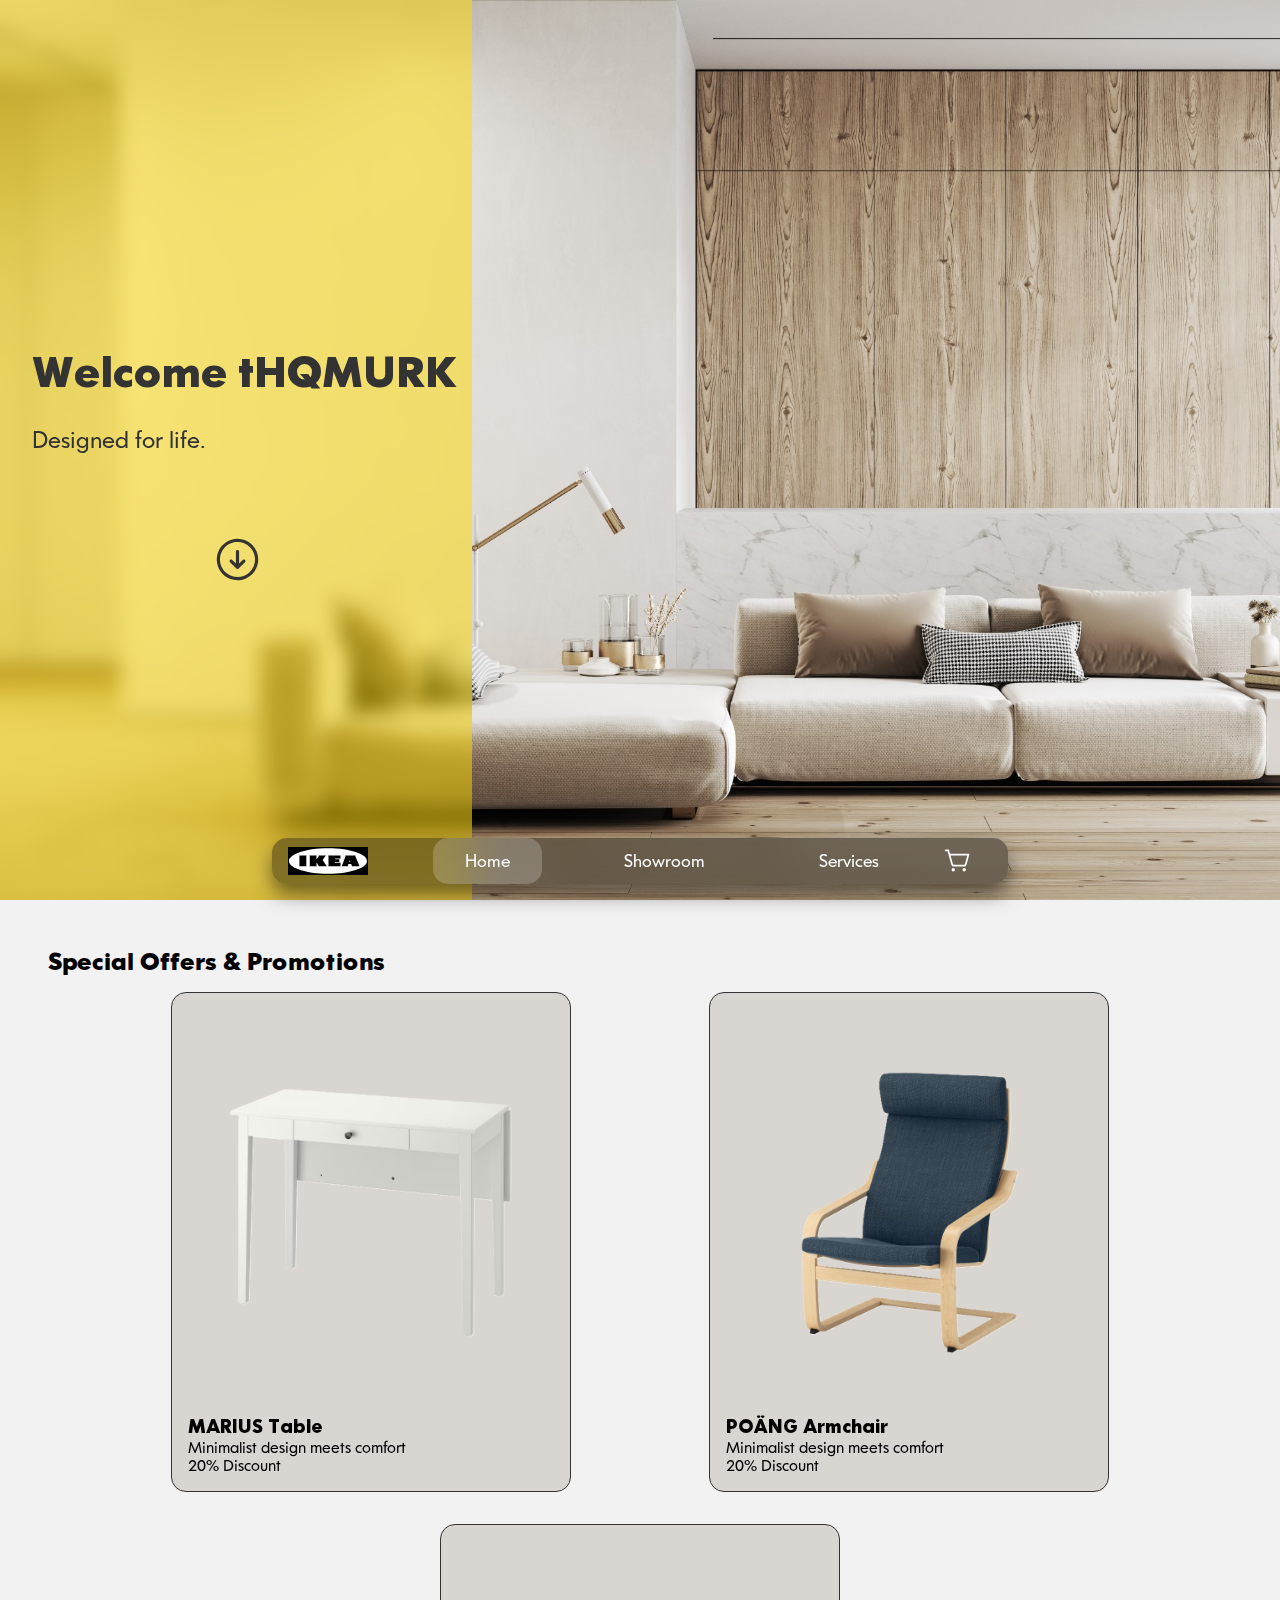
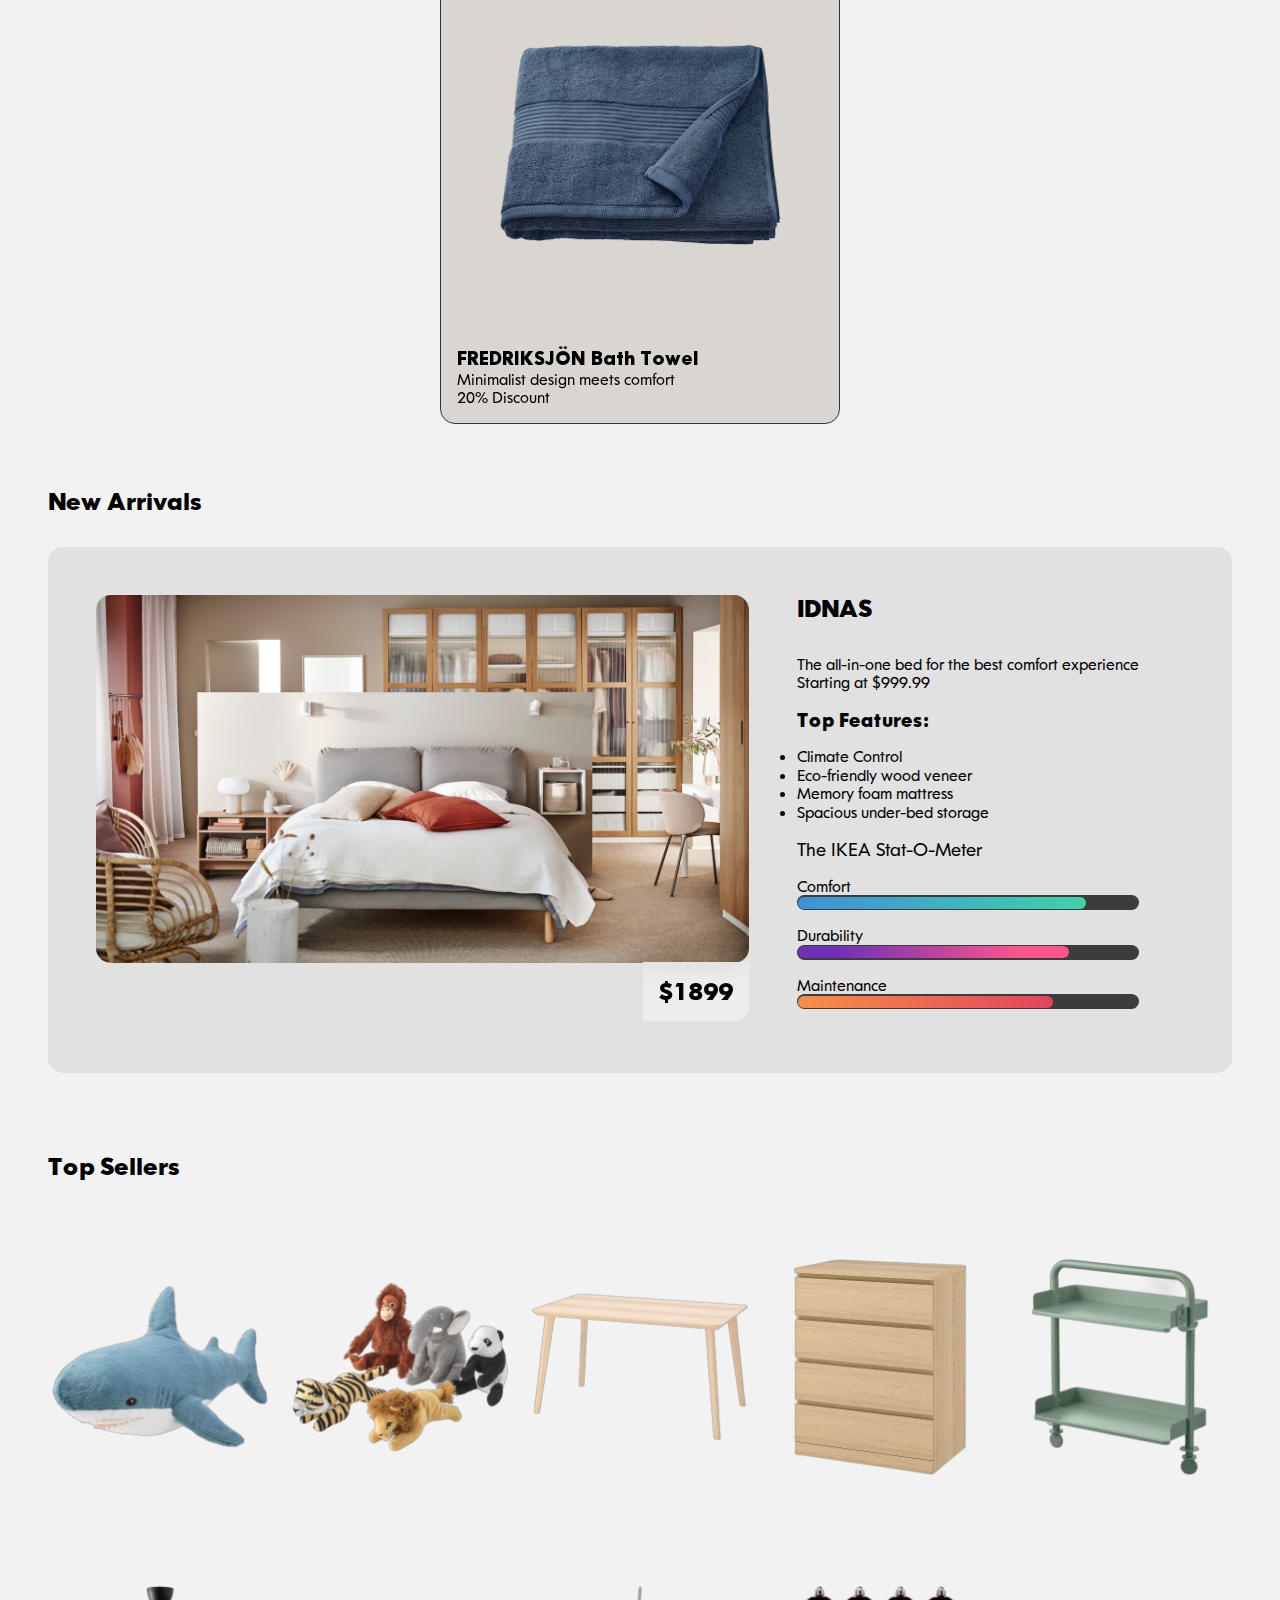
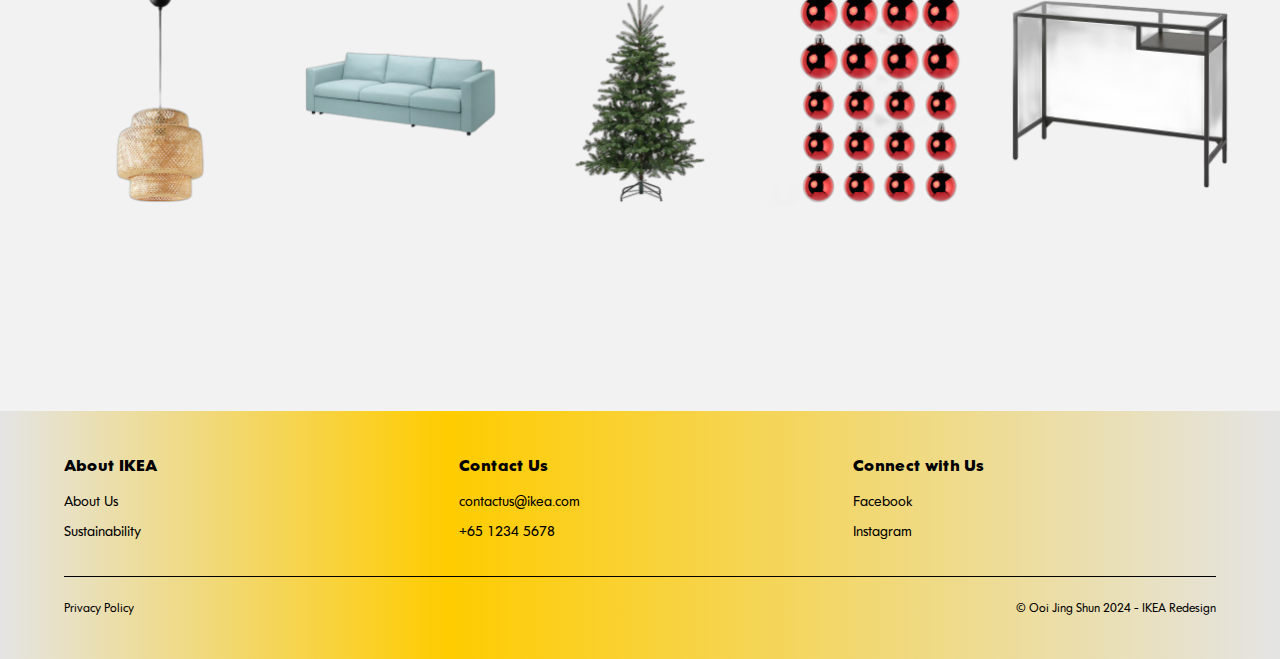
==== commit ba6e144b: "feat: changed typography and spacings for promotion items" ====
--- a/index.html
+++ b/index.html
@@ -16,7 +16,7 @@
 </head>
 
 <body>
-    <div class="popup-bg" onclick="closeProductPopUp()" >
+    <div class="popup-bg" onclick="closeProductPopUp()">
         <div class="product-popup" onclick="event.stopPropagation()">
             <div class="popup-details-1">
                 <h2 id="product-title">Sample Item</h2>
@@ -25,7 +25,8 @@
             </div>
             <div class="popup-details-2">
                 <h3>Product Details</h3>
-                <p id="product-description">Modern Scandinavian design featuring sustainable materials with easy assembly</p>
+                <p id="product-description">Modern Scandinavian design featuring sustainable materials with easy
+                    assembly</p>
                 <button class="buy-button" id="popup-add-to-cart-button" onclick="addToCart(0)">Add to cart</button>
             </div>
         </div>
@@ -55,7 +56,7 @@
                 <li><a href="services.html">Services</a></li>
 
             </ul>
-            <a href="cart.html" class="cart-button"><img src="assets\images\ShoppingCartSimple.svg" alt="Cart Icon" ></a>
+            <a href="cart.html" class="cart-button"><img src="assets\images\ShoppingCartSimple.svg" alt="Cart Icon"></a>
         </nav>
     </section>
     <div id="promotions"></div>
@@ -76,13 +77,14 @@
                     <div>
                         <h3>Product Details</h3>
                         <p>Modern Scandinavian design featuring sustainable materials with easy assembly</p>
-                        <s>
-                            <h3>Original Price: $99.99</h3>
-                        </s>
-                        <h3>Current Price: $75.99</h3>
-                    </div>
-
-                    <button class="buy-button" onclick="addToCart(0)" ontouchstart="event.stopPropagation()">Add to cart</button>
+
+                        <h3 class="original-price">Original Price: $99.99</h3>
+
+                        <h3 style="font-weight: bold;">Current Price: $75.99</h3>
+                    </div>
+
+                    <button class="buy-button" onclick="addToCart(0)" ontouchstart="event.stopPropagation()">Add to
+                        cart</button>
                 </div>
             </div>
 
@@ -100,14 +102,15 @@
                     <div>
                         <h3>Product Details</h3>
                         <p>POÄNG armchair has stylish curved lines in bentwood, providing nice support for the neck and
-                            comfy resilience. It’s been in our range for several decades and is still just as popular.</p>
-                        <s>
-                            <h3>Original Price: $99.99</h3>
-                        </s>
-                        <h3>Current Price: $75.99</h3>
-                    </div>
-
-                    <button class="buy-button" onclick="addToCart(1)" ontouchstart="event.stopPropagation()">Add to cart</button>
+                            comfy resilience. It’s been in our range for several decades and is still just as popular.
+                        </p>
+                        <h3 class="original-price">Original Price: $99.99</h3>
+
+                        <h3 style="font-weight: bold;">Current Price: $75.99</h3>
+                    </div>
+
+                    <button class="buy-button" onclick="addToCart(1)" ontouchstart="event.stopPropagation()">Add to
+                        cart</button>
                 </div>
             </div>
             <div class="promotion-item">
@@ -123,15 +126,16 @@
                     <div>
                         <h3>Product Details</h3>
                         <p>A thick, dark blue towel with classic striped edge for a luxury feel. The low twist yarn only
-                            gets comfier with each wash. FREDRIKSJÖN towels come in several sizes for different uses, all in
+                            gets comfier with each wash. FREDRIKSJÖN towels come in several sizes for different uses,
+                            all in
                             100% cotton.</p>
-                        <s>
-                            <h3>Original Price: $99.99</h3>
-                        </s>
-                        <h3>Current Price: $75.99</h3>
-                    </div>
-
-                    <button class="buy-button" onclick="addToCart(2)" ontouchstart="event.stopPropagation()">Add to cart</button>
+                            <h3 class="original-price">Original Price: $99.99</h3>
+
+                        <h3 style="font-weight: bold;">Current Price: $75.99</h3>
+                    </div>
+
+                    <button class="buy-button" onclick="addToCart(2)" ontouchstart="event.stopPropagation()">Add to
+                        cart</button>
                 </div>
             </div>
 
--- a/style.css
+++ b/style.css
@@ -313,6 +313,19 @@
     transform: rotateY(180deg);
     /* Initially rotated */
 }
+.card-back h3, .card-back p {
+    margin-top: 1rem;
+}
+h3:not(:first-of-type) {
+    font-weight: normal;
+}
+.original-price {
+    font-weight: normal;
+    text-decoration: underline red .1em;
+    text-underline-offset: -.35em;
+    text-decoration-skip-ink: none;
+    color: #6e6e6e; /* optional style decision */
+}
 
 .card-front img {
     object-fit: cover;
@@ -329,6 +342,7 @@
 .card-front h3,
 .card-front p {
     margin-bottom: auto;
+    
 }
 
 .promotion-item:hover .card-front {
@@ -797,16 +811,16 @@
 
 }
 
-.apply-button {
+#application-details {
     position: absolute;
     bottom: 0;
     right: 0;
     padding: 1.5rem;
-    background: rgba(255, 255, 255, 0.4);
-    backdrop-filter: blur(10px);
-    font-size: 2rem;
-    border: none;
-    cursor: pointer;
+    font-size: 1.5rem;
+    font-style: normal;
+    font-weight: normal;
+    color: rgba(255, 255, 255, 0.849);
+
 }
 
 .about-us {
@@ -845,7 +859,7 @@
 .sustainability-container {
     display: flex;
     flex-direction: row;
-
+    margin-bottom: 3rem;
 }
 
 .sustainability-container iframe {
@@ -855,7 +869,20 @@
     width: 40%;
     height: auto;
 }
-
+@media screen and (max-width: 1350px) {
+    .navbar {
+        left: 20%;
+        right: 20%;
+        max-width: 100%;
+    }
+}
+@media screen and (max-width: 1100px) {
+    .navbar {
+        left: 12%;
+        right: 12%;
+        max-width: 100%;    
+    }
+}
 @media screen and (max-width: 370px) {
     .promotion-item {
         aspect-ratio: 4/6;
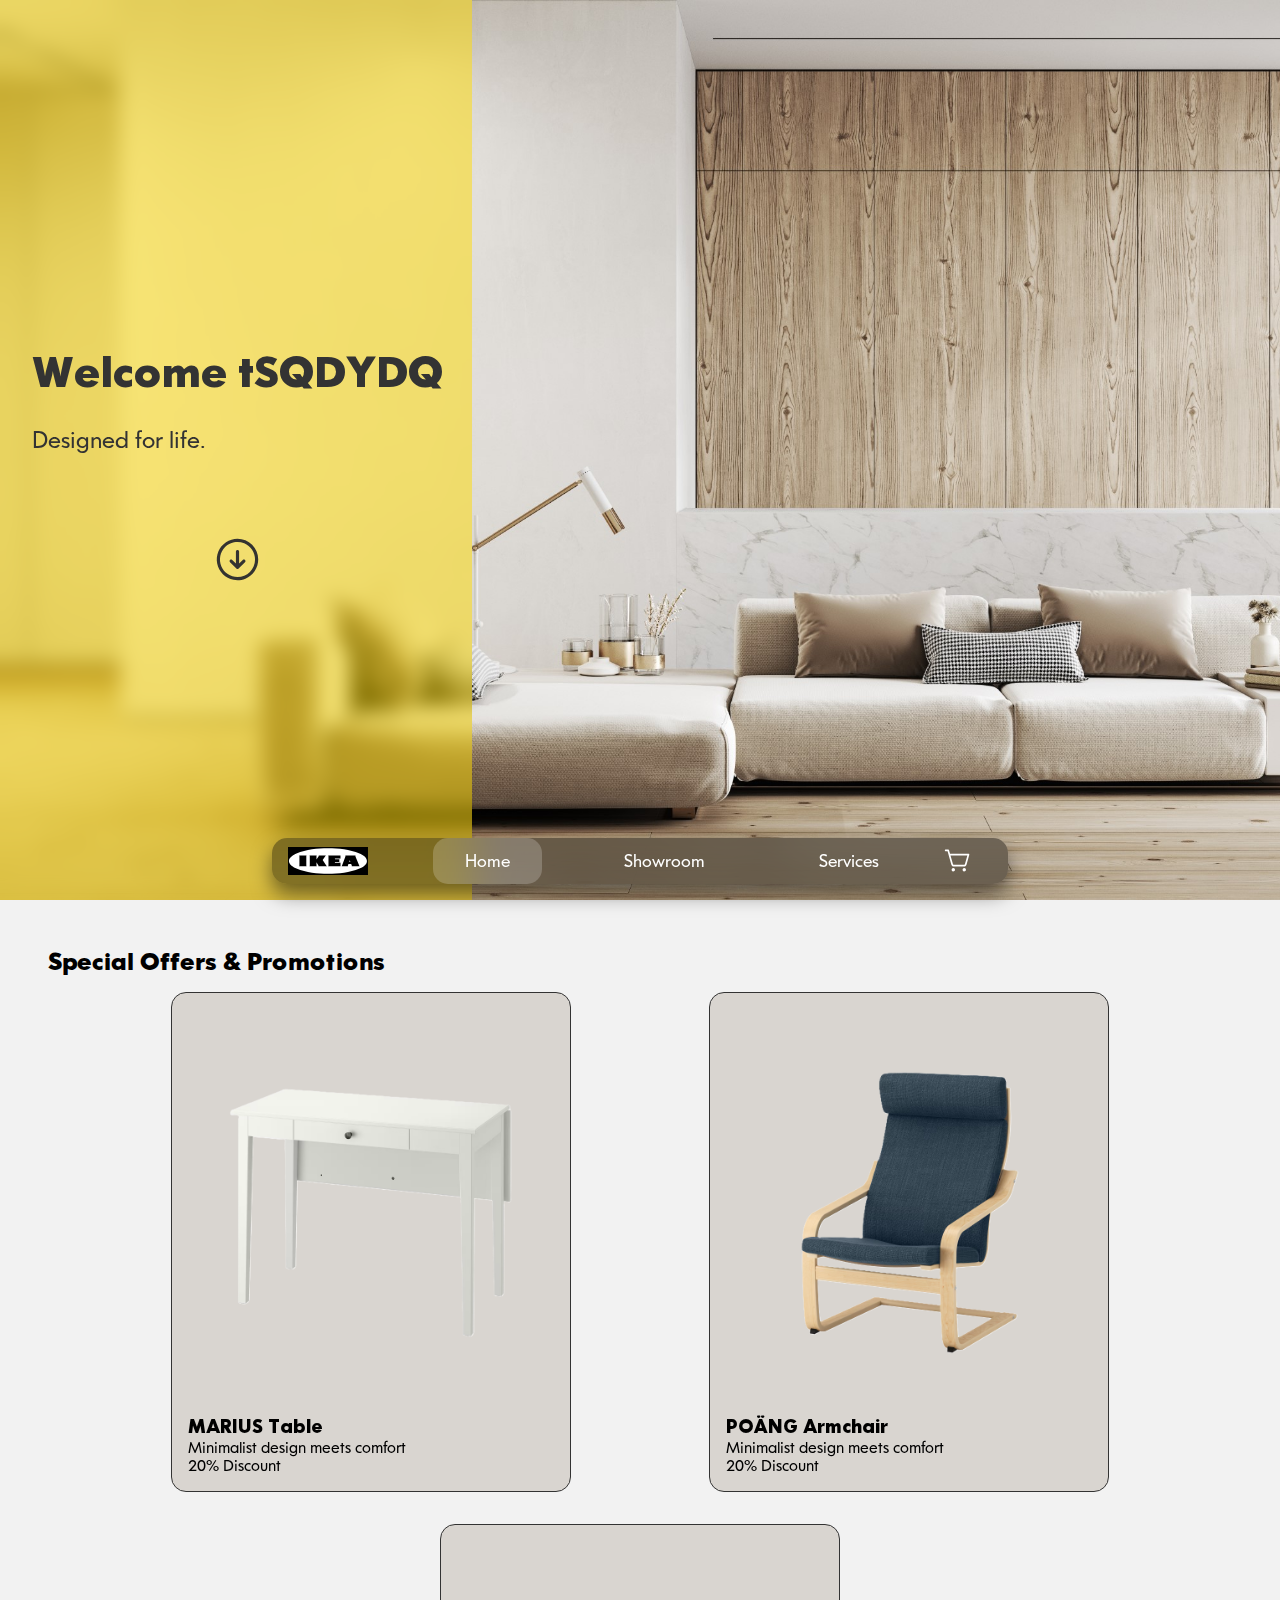
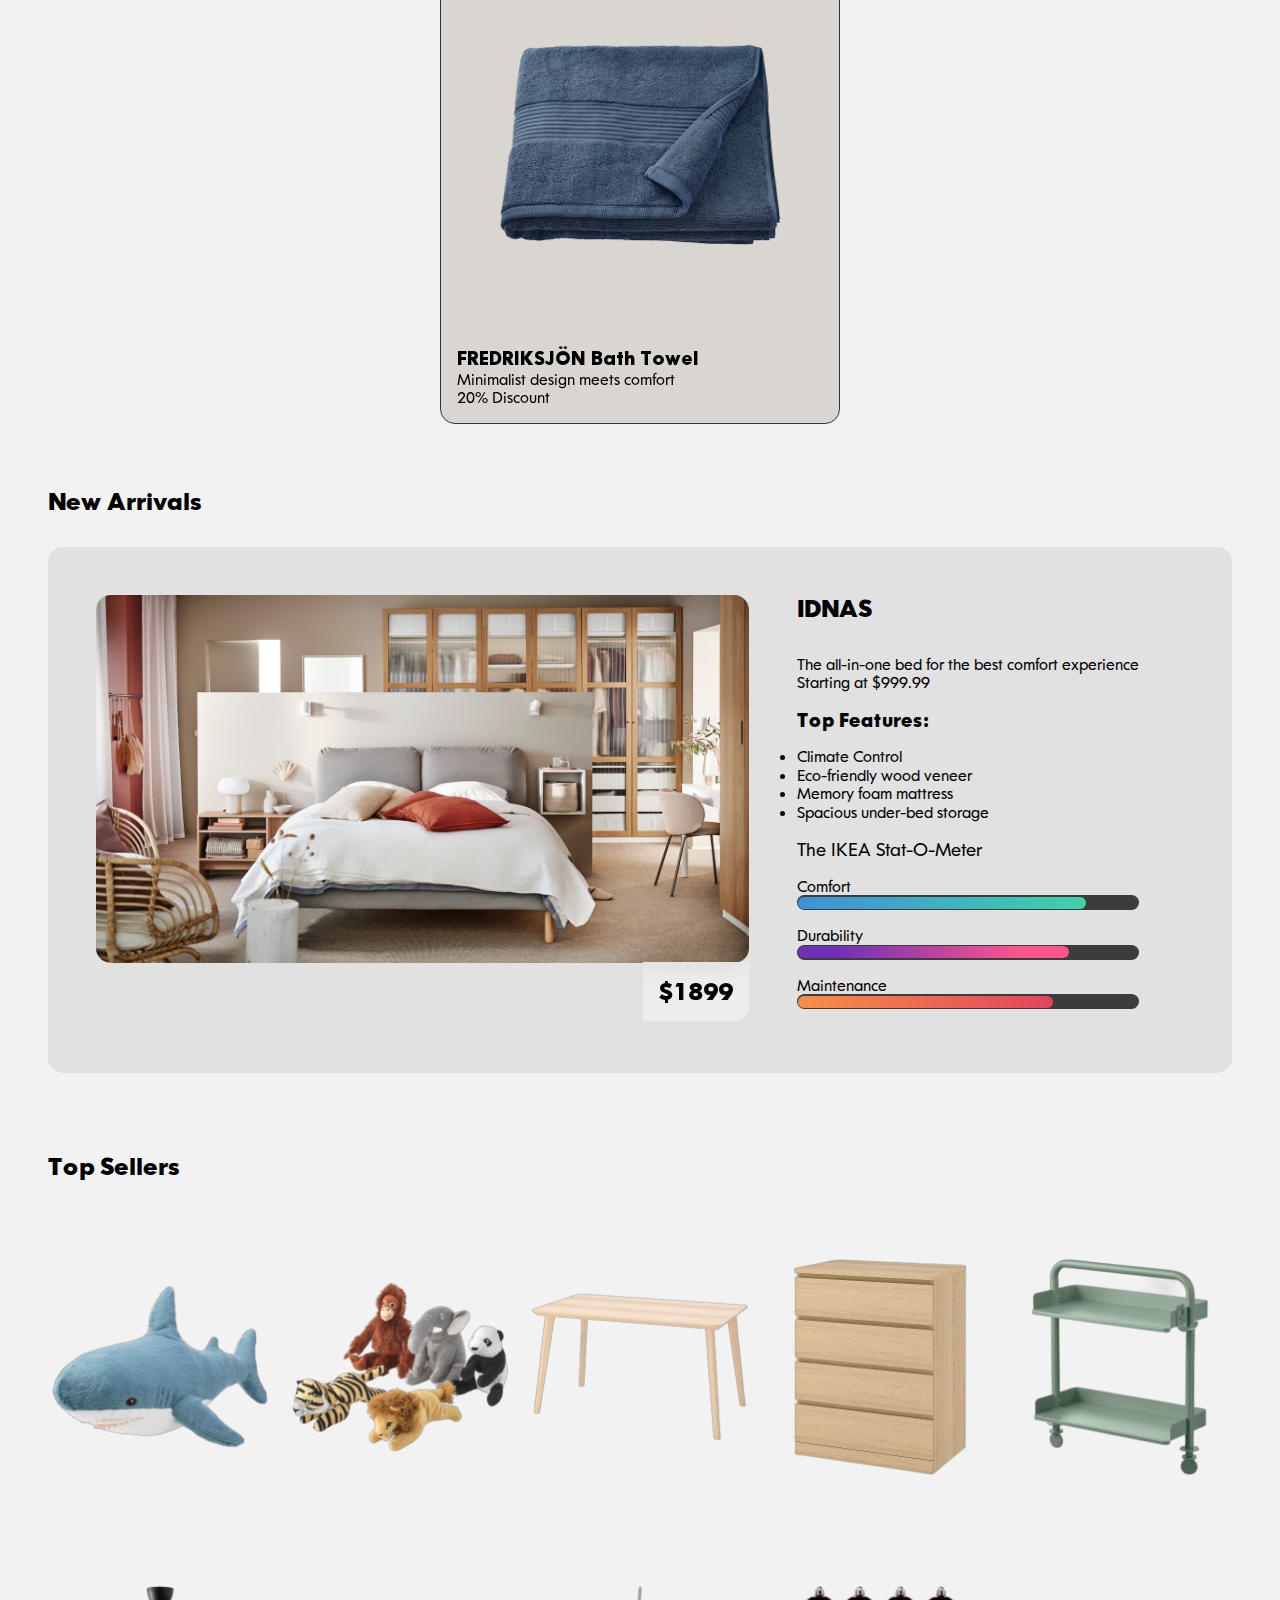
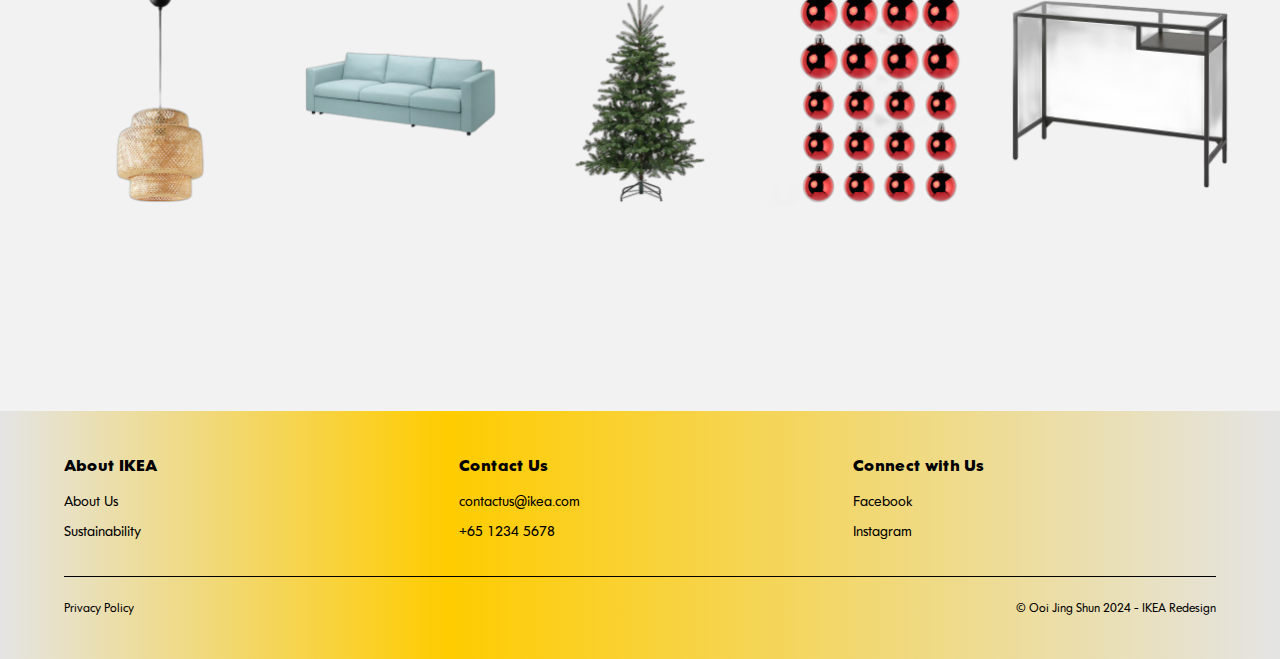
==== commit 2e930005: "feat: add product popup feature to new arrivals and featured items" ====
--- a/index.html
+++ b/index.html
@@ -104,9 +104,9 @@
                         <p>POÄNG armchair has stylish curved lines in bentwood, providing nice support for the neck and
                             comfy resilience. It’s been in our range for several decades and is still just as popular.
                         </p>
-                        <h3 class="original-price">Original Price: $99.99</h3>
-
-                        <h3 style="font-weight: bold;">Current Price: $75.99</h3>
+                        <h3 class="original-price">Original Price: $188.74</h3>
+
+                        <h3 style="font-weight: bold;">Current Price: $150.99</h3>
                     </div>
 
                     <button class="buy-button" onclick="addToCart(1)" ontouchstart="event.stopPropagation()">Add to
@@ -129,9 +129,9 @@
                             gets comfier with each wash. FREDRIKSJÖN towels come in several sizes for different uses,
                             all in
                             100% cotton.</p>
-                            <h3 class="original-price">Original Price: $99.99</h3>
-
-                        <h3 style="font-weight: bold;">Current Price: $75.99</h3>
+                            <h3 class="original-price">Original Price: $32.50</h3>
+
+                        <h3 style="font-weight: bold;">Current Price: $25.99</h3>
                     </div>
 
                     <button class="buy-button" onclick="addToCart(2)" ontouchstart="event.stopPropagation()">Add to
@@ -148,6 +148,9 @@
             <div class="new-arrivals-image">
                 <img src="assets\images\ikea-bed.png" alt="IKEA Bed">
                 <div class="price-tag">$1899</div>
+                <div class="image-overlay">
+                    <button class="buy-button" onclick="addToCart(13)">Add to cart</button>
+                </div>
             </div>
             <div class="new-arrivals-info">
                 <h2>IDNAS</h2>
@@ -181,6 +184,7 @@
                         style="width: 75%; background-image: linear-gradient(to right, rgba(255, 140, 55, 0.9) 0%, rgba(236, 55, 80, 0.9) 100%);">
                     </div> <!-- Adjust the width value for progress -->
                 </div>
+                <button class="buy-button mobile" onclick="addToCart(13)">Add to cart</button>
             </div>
         </div>
     </section>
--- a/style.css
+++ b/style.css
@@ -448,7 +448,27 @@
     padding: 1rem;
     flex-basis: 40%;
 }
-
+.image-overlay {
+    position: absolute;
+    top: 0;
+    left: 0;
+    right: 0;
+    bottom: 0;
+    border-radius: 15px;
+    background: rgba(0, 0, 0, 0.5); /* Semi-transparent black background */
+    display: flex;
+    justify-content: center;
+    align-items: center;
+    opacity: 0;
+    transition: opacity 0.3s ease;
+    backdrop-filter: blur(5px); /* Apply blur effect to the background */
+}
+.new-arrivals-image:hover .image-overlay {
+    opacity: 1;
+}
+.buy-button.mobile {
+    display: none;
+}
 .price-tag {
     position: absolute;
     bottom: 4px;
@@ -534,6 +554,7 @@
     object-fit: cover;
     border-radius: 15px;
     border: 0.2rem solid #bababa;
+    cursor: pointer;
 }
 
 .info-bar p {
@@ -1077,7 +1098,9 @@
     .buy-button {
         padding: 0.5rem 1rem;
     }
-
+    .buy-button.mobile {
+        display: block;
+    }
     .card-front img {
         display: block;
         margin-left: auto;
@@ -1173,6 +1196,7 @@
     .featured-image {
         height: 5rem;
         width: 5rem;
+
     }
 
     .info-bar {
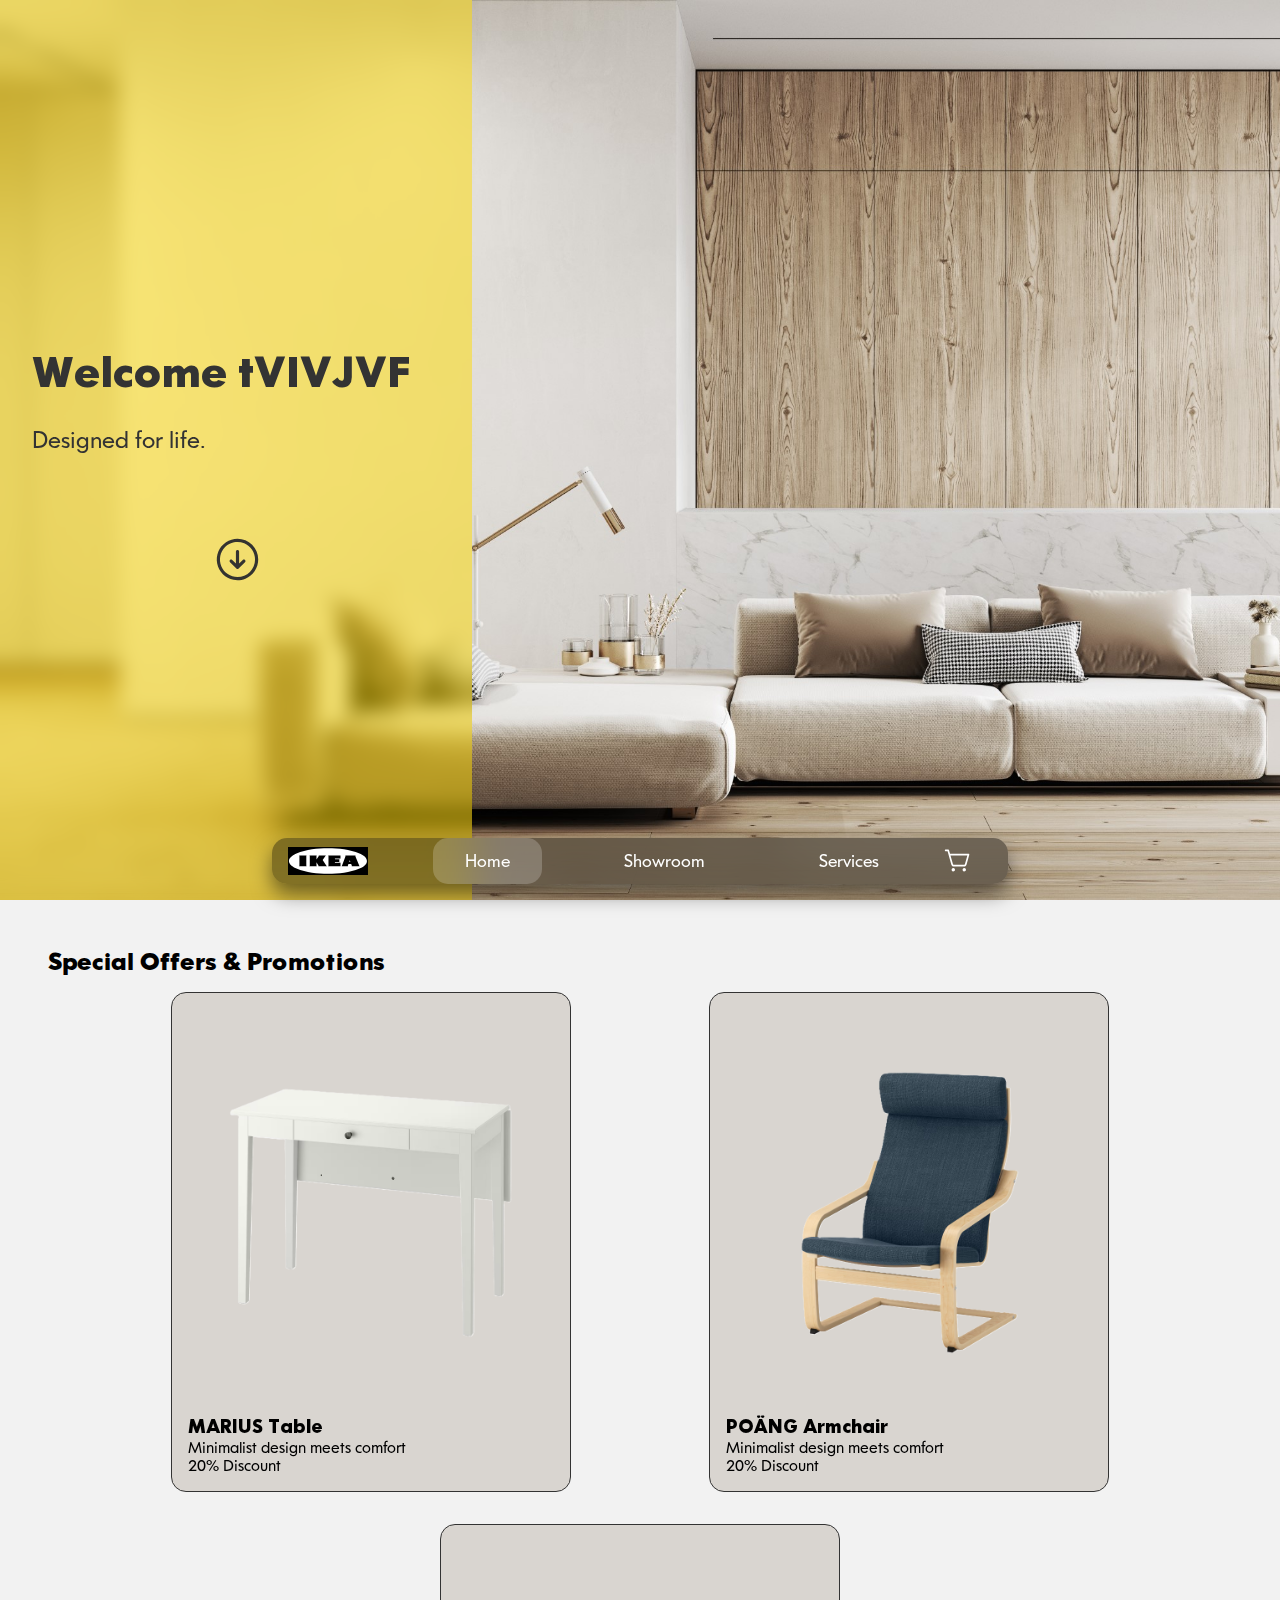
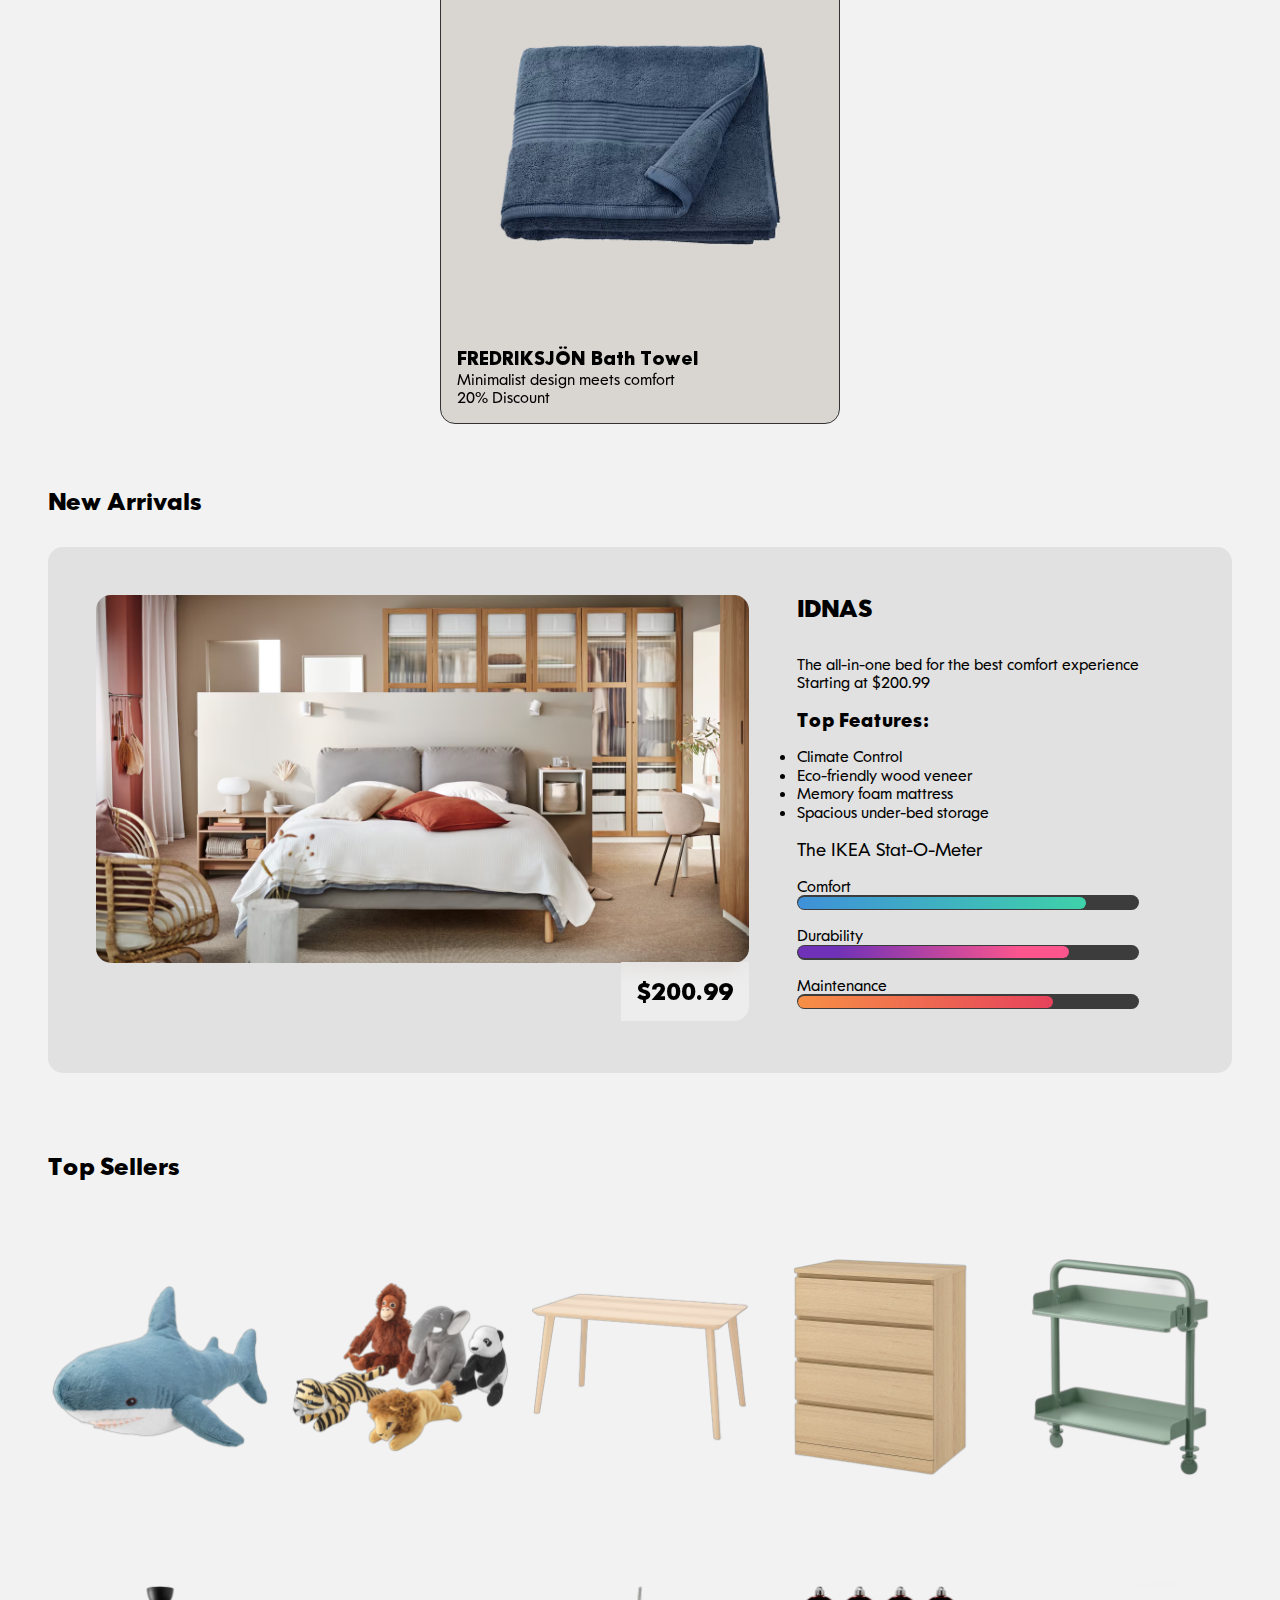
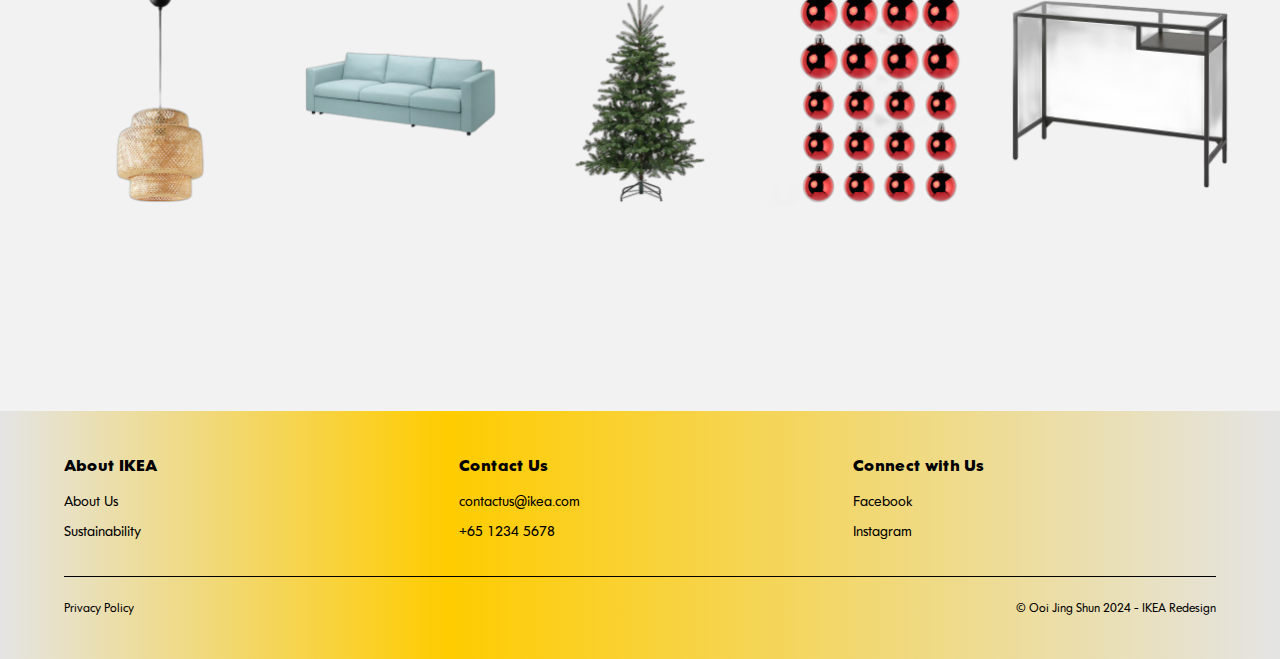
==== commit 709cf91a: "feat: add payment popup feature" ====
--- a/index.html
+++ b/index.html
@@ -147,7 +147,7 @@
         <div class="new-arrivals-container">
             <div class="new-arrivals-image">
                 <img src="assets\images\ikea-bed.png" alt="IKEA Bed">
-                <div class="price-tag">$1899</div>
+                <div class="price-tag">$200.99</div>
                 <div class="image-overlay">
                     <button class="buy-button" onclick="addToCart(13)">Add to cart</button>
                 </div>
@@ -155,7 +155,7 @@
             <div class="new-arrivals-info">
                 <h2>IDNAS</h2>
                 <p>The all-in-one bed for the best comfort experience</p>
-                <p>Starting at $999.99</p>
+                <p>Starting at $200.99</p>
                 <br>
                 <h3>Top Features:</h3>
                 <ul>
--- a/style.css
+++ b/style.css
@@ -372,6 +372,7 @@
     background-size: 200% 100%;
     background-position: right bottom;
     color: #fff;
+    background-color: #fff;
     padding: 1rem 1.5rem;
     border: none;
     border-radius: 10px;
@@ -724,6 +725,73 @@
     opacity: 1;
 
 }
+.checkout-popup {
+    background-color: rgba(255, 255, 255, 1);
+    backdrop-filter: blur(20px);
+    padding: 2rem;
+    border-radius: 15px;
+    display: flex;
+    flex-direction: row;
+    width: 50%;
+    height: 90%;
+    overflow-y: auto;
+    overflow-x: hidden;
+    position: relative;
+    z-index: 1001;
+    opacity: 0;
+    transition: opacity 0.3s ease;
+    box-shadow: 0 10px 20px rgba(0, 0, 0, 0.2);
+}
+
+.checkout-details {
+    display: flex;
+    flex-direction: column;
+    gap: 2rem;
+    width: 100%;
+    
+}
+.checkout-popup.active {
+    opacity: 1;
+}
+.card-details {
+    display: flex;
+    flex-direction: row;
+    gap: 1rem;
+    width: 100%
+}
+.form-group {
+    display: flex;
+    flex-direction: column;
+    gap: 1rem;
+    width: 100%;
+}
+#payment-button {
+    background-color: #333;
+    color: #fff;
+    padding: 0.5rem 1rem;
+    border: none;
+    cursor: pointer;
+    width: 100%;
+    margin-bottom: auto;
+    border-radius: 5px;
+}
+.form-group input{
+    background-color: #f1f1f1;
+    border: transparent;
+    box-shadow: none;
+    padding: 0.5rem;
+    margin-top: 0rem;
+    justify-self: center;
+    
+
+}
+#payment-form {
+    display: flex;
+    flex-direction: column;
+    gap: 1rem;
+    align-items: center;
+    justify-content: center;
+}
 .popup-details-1 {
     display: flex;
     flex-direction: column;
@@ -1017,12 +1085,15 @@
     padding: 0.5rem 1rem;
     border: none;
     cursor: pointer;
+    margin-left: 1rem;
+    border-radius: 5px;
 
 }
 
 .form-row {
     display: flex;
     margin-bottom: 10px;
+    gap: 1rem;
 }
 
 .form-row>div {
@@ -1032,7 +1103,7 @@
 label {
     display: block;
     margin-bottom: 5px;
-    font-weight: bold;
+    font-weight: normal;
 }
 
 input,
@@ -1040,9 +1111,10 @@
 textarea {
     width: 100%;
     padding: 8px;
-    border: 1px solid #ccc;
-    border-radius: 4px;
-    background-color: transparent;
+    border: 2px solid #e0e0e0;
+    border-radius: 5px;
+    background-color: #efefef;
+    box-shadow:  0 1px 2px rgba(0, 0, 0, 0.1);
 }
 
 .back-button {
@@ -1056,6 +1128,61 @@
 
 
 }
+.payment-methods {
+    display: flex;
+    gap: 16px;
+    margin-bottom: 24px;
+    width: 100%;
+}
+
+.payment-method {
+    flex: 1;
+    position: relative;
+}
+
+.payment-method input[type="radio"] {
+    position: absolute;
+    opacity: 0;
+    width: 0;
+    height: 0;
+}
+
+.payment-method label {
+    display: flex;
+    flex-direction: column;
+    align-items: center;
+    padding: 16px;
+    border: 2px solid #e3e8ee;
+    border-radius: 8px;
+    cursor: pointer;
+    transition: all 0.2s ease;
+    background: white;
+}
+
+.payment-method input[type="radio"]:checked + label {
+    border-color: #6772e5;
+    background: rgba(103, 114, 229, 0.05);
+}
+
+.payment-method input[type="radio"]:focus + label {
+    box-shadow: 0 0 0 2px rgba(103, 114, 229, 0.2);
+}
+
+.payment-method label:hover {
+    transform: translateY(-1px);
+    box-shadow: 0 4px 12px rgba(0, 0, 0, 0.1);
+}
+
+.payment-icon {
+    font-size: 24px;
+    margin-bottom: 8px;
+}
+
+.payment-name {
+    font-size: 14px;
+    font-weight: 500;
+    color: #1a1f36;
+}
 
 @media screen and (max-width: 520px) {
     .promotion-item {
@@ -1064,6 +1191,10 @@
 }
 
 @media screen and (max-width: 850px) {
+    .checkout-popup {
+        width: 80%;
+        height: 80%;
+    }
 
     .landing-text h1 {
         font-size: 2rem;
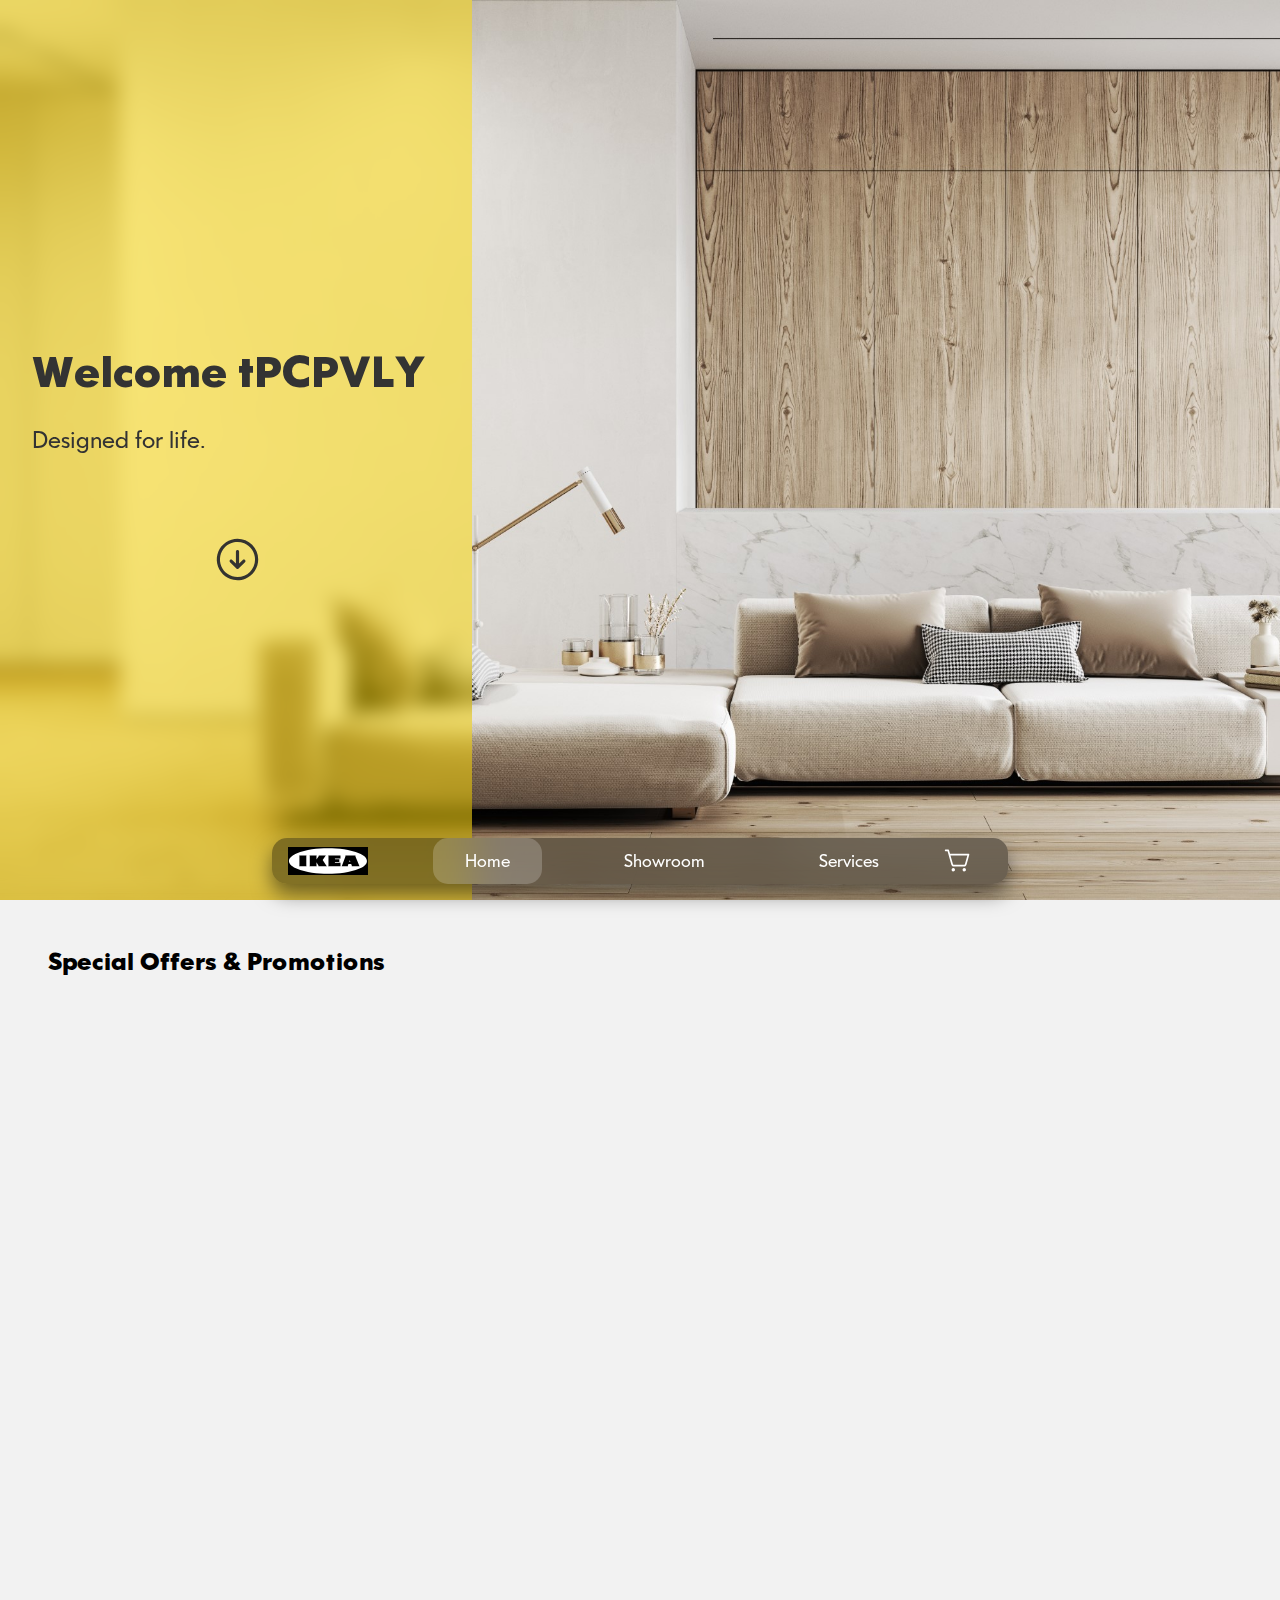
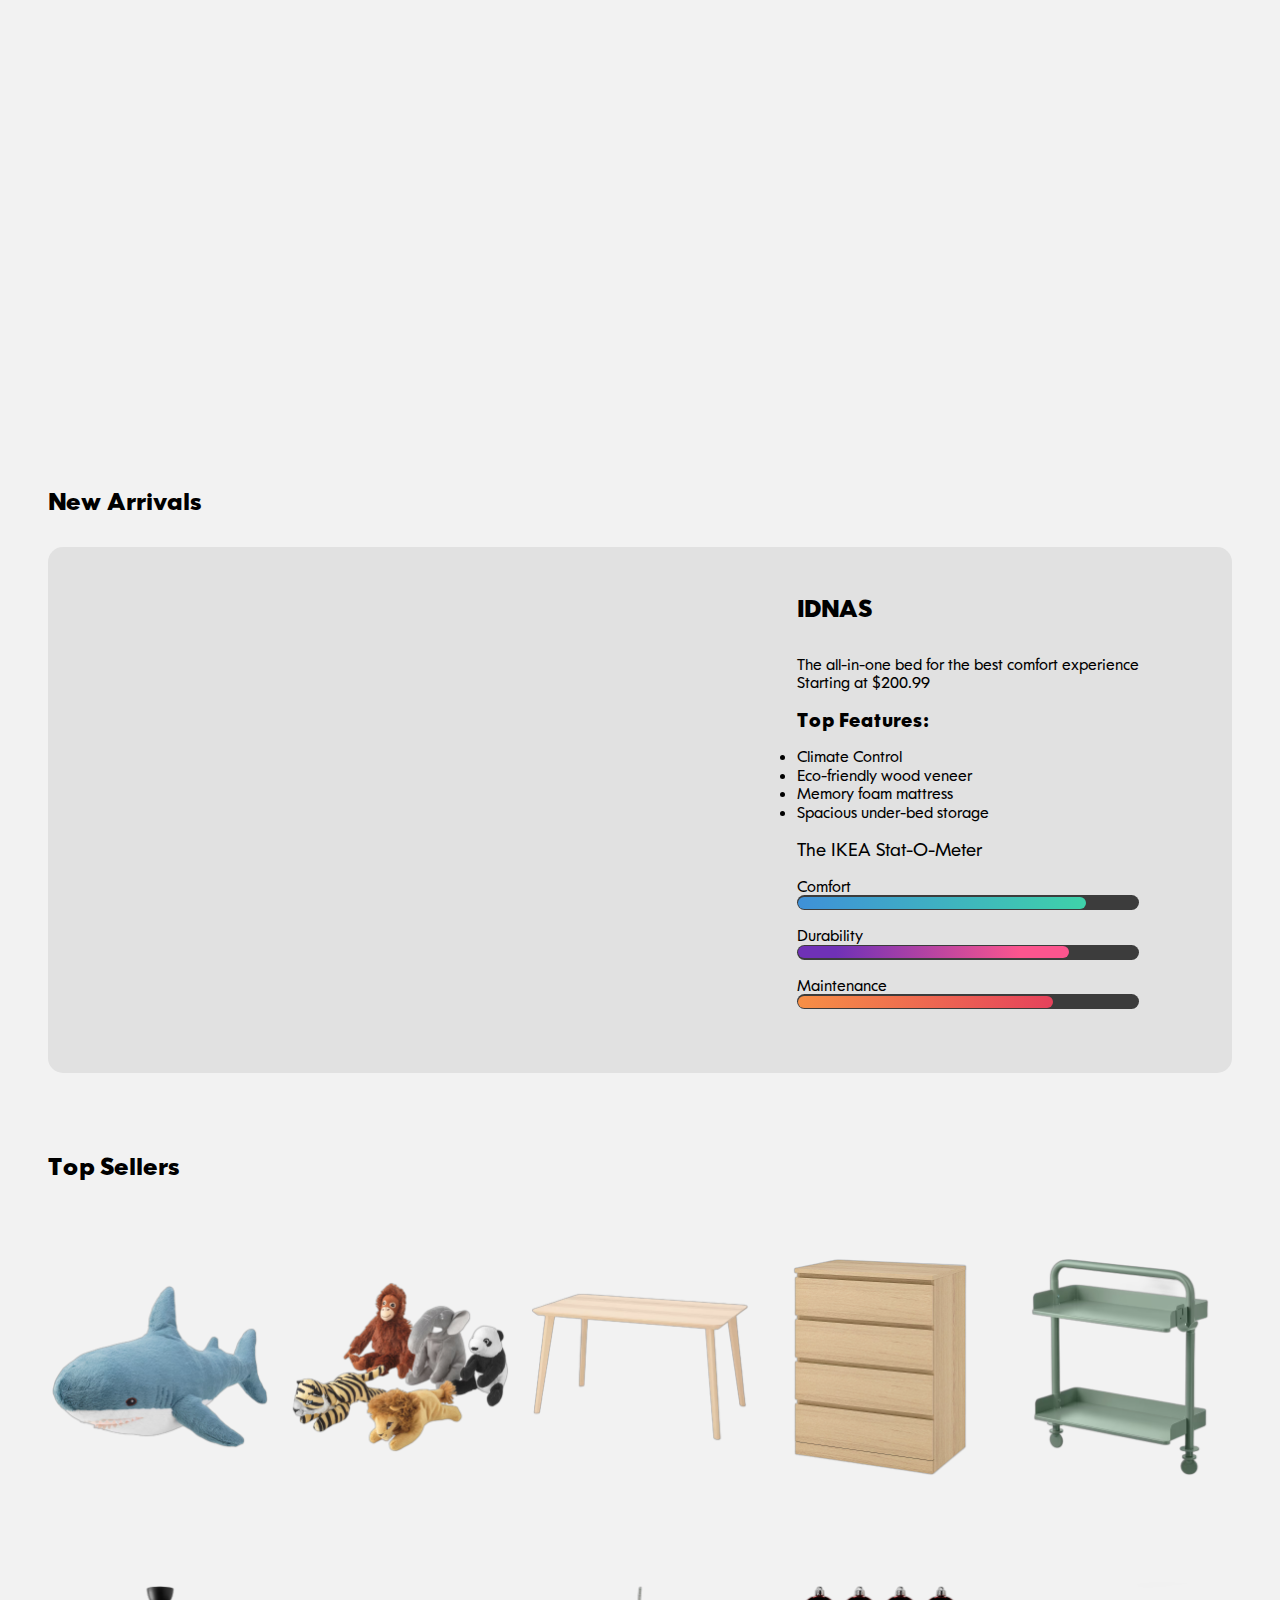
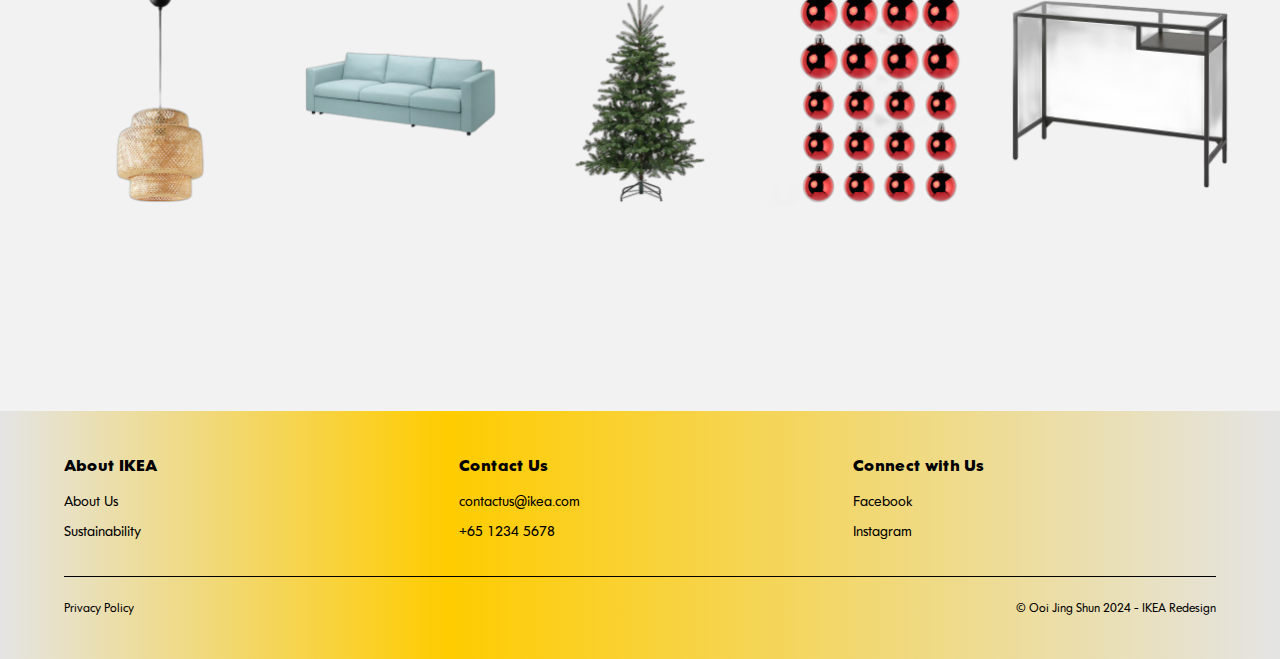
==== commit 843b71ba: "feat: add slide in animations" ====
--- a/index.html
+++ b/index.html
@@ -64,7 +64,7 @@
         <h2>Special Offers & Promotions</h2>
         <div class="promotion-container">
 
-            <div class="promotion-item">
+            <div class="promotion-item hidden">
                 <div class="card-front">
                     <img src="assets\images\ikea-white-table.png" alt="Modern White Table">
                     <div>
@@ -88,7 +88,7 @@
                 </div>
             </div>
 
-            <div class="promotion-item">
+            <div class="promotion-item hidden">
                 <div class="card-front">
                     <img src="assets\images\ikea-blue-chair.png" alt="Blue Chair">
                     <div>
@@ -113,7 +113,7 @@
                         cart</button>
                 </div>
             </div>
-            <div class="promotion-item">
+            <div class="promotion-item hidden">
                 <div class="card-front">
                     <img src="assets\images\ikea-blue-towel.png" alt="Blue Towel">
                     <div>
@@ -145,7 +145,7 @@
     <section class="new-arrivals">
         <h2>New Arrivals</h2>
         <div class="new-arrivals-container">
-            <div class="new-arrivals-image">
+            <div class="new-arrivals-image hidden">
                 <img src="assets\images\ikea-bed.png" alt="IKEA Bed">
                 <div class="price-tag">$200.99</div>
                 <div class="image-overlay">
--- a/style.css
+++ b/style.css
@@ -235,12 +235,15 @@
     border-radius: 15px;
     padding: 0.8rem 2rem;
 }
+
 .navbar ul li:hover {
     background-color: rgba(255, 255, 255, 0.2);
 }
+
 .navbar ul li.selected {
     background-color: rgba(255, 255, 255, 0.2);
 }
+
 .cart-button img {
     height: 1.7rem;
 }
@@ -313,18 +316,23 @@
     transform: rotateY(180deg);
     /* Initially rotated */
 }
-.card-back h3, .card-back p {
+
+.card-back h3,
+.card-back p {
     margin-top: 1rem;
 }
+
 h3:not(:first-of-type) {
     font-weight: normal;
 }
+
 .original-price {
     font-weight: normal;
     text-decoration: underline red .1em;
     text-underline-offset: -.35em;
     text-decoration-skip-ink: none;
-    color: #6e6e6e; /* optional style decision */
+    color: #6e6e6e;
+    /* optional style decision */
 }
 
 .card-front img {
@@ -342,7 +350,7 @@
 .card-front h3,
 .card-front p {
     margin-bottom: auto;
-    
+
 }
 
 .promotion-item:hover .card-front {
@@ -381,7 +389,7 @@
     transition: background-position 0.3s ease-out, transform 0.1s ease-in, background-color 0.5s ease;
     position: relative;
     overflow: hidden;
-    
+
 }
 
 .buy-button:hover {
@@ -389,7 +397,8 @@
 }
 
 .buy-button:active {
-    transform: scale(0.95); /* Slight shrink for click effect */
+    transform: scale(0.95);
+    /* Slight shrink for click effect */
 }
 
 .buy-button::after {
@@ -408,14 +417,17 @@
 }
 
 .buy-button:active::after {
-    width: 200px; /* Adjust size for ripple effect */
+    width: 200px;
+    /* Adjust size for ripple effect */
     height: 200px;
-    opacity: 0; /* Fades out */
+    opacity: 0;
+    /* Fades out */
 }
 
 .buy-button.clicked {
     background-image: none;
-    background-color: #50c878; /* Green color after click */
+    background-color: #50c878;
+    /* Green color after click */
     color: #000;
     transition: background-color 0.5s ease;
 }
@@ -449,6 +461,7 @@
     padding: 1rem;
     flex-basis: 40%;
 }
+
 .image-overlay {
     position: absolute;
     top: 0;
@@ -456,20 +469,25 @@
     right: 0;
     bottom: 0;
     border-radius: 15px;
-    background: rgba(0, 0, 0, 0.5); /* Semi-transparent black background */
+    background: rgba(0, 0, 0, 0.5);
+    /* Semi-transparent black background */
     display: flex;
     justify-content: center;
     align-items: center;
     opacity: 0;
     transition: opacity 0.3s ease;
-    backdrop-filter: blur(5px); /* Apply blur effect to the background */
-}
+    backdrop-filter: blur(5px);
+    /* Apply blur effect to the background */
+}
+
 .new-arrivals-image:hover .image-overlay {
     opacity: 1;
 }
+
 .buy-button.mobile {
     display: none;
 }
+
 .price-tag {
     position: absolute;
     bottom: 4px;
@@ -725,6 +743,7 @@
     opacity: 1;
 
 }
+
 .checkout-popup {
     background-color: rgba(255, 255, 255, 1);
     backdrop-filter: blur(20px);
@@ -748,23 +767,27 @@
     flex-direction: column;
     gap: 2rem;
     width: 100%;
-    
-}
+
+}
+
 .checkout-popup.active {
     opacity: 1;
 }
+
 .card-details {
     display: flex;
     flex-direction: row;
     gap: 1rem;
     width: 100%
 }
+
 .form-group {
     display: flex;
     flex-direction: column;
     gap: 1rem;
     width: 100%;
 }
+
 #payment-button {
     background-color: #333;
     color: #fff;
@@ -775,16 +798,18 @@
     margin-bottom: auto;
     border-radius: 5px;
 }
-.form-group input{
+
+.form-group input {
     background-color: #f1f1f1;
     border: transparent;
     box-shadow: none;
     padding: 0.5rem;
     margin-top: 0rem;
     justify-self: center;
-    
-
-}
+
+
+}
+
 #payment-form {
     display: flex;
     flex-direction: column;
@@ -792,6 +817,7 @@
     align-items: center;
     justify-content: center;
 }
+
 .popup-details-1 {
     display: flex;
     flex-direction: column;
@@ -799,21 +825,25 @@
     margin-bottom: 2rem;
     flex-basis: 40%;
 }
+
 .popup-details-1 img {
     width: 60%;
     border-radius: 15px;
     object-fit: cover;
 }
+
 .popup-details-2 {
-    
+
     display: flex;
     flex-direction: column;
     gap: 1rem;
     flex-basis: 60%;
 }
+
 .popup-details-2 button {
-margin-top: auto;
-}
+    margin-top: auto;
+}
+
 .fade-out {
     opacity: 0;
     transform: translateY(-20px);
@@ -926,6 +956,7 @@
 
 .about-us-container p {
     line-height: 1.5rem;
+    transform: translateX(0);
 }
 
 .about-us-container img {
@@ -943,6 +974,8 @@
     margin-top: 2rem;
     line-height: 1.5rem;
     flex-basis: 60%;
+    transform: translateX(0);
+
 }
 
 .sustainability-container {
@@ -958,6 +991,7 @@
     width: 40%;
     height: auto;
 }
+
 @media screen and (max-width: 1350px) {
     .navbar {
         left: 20%;
@@ -965,13 +999,15 @@
         max-width: 100%;
     }
 }
+
 @media screen and (max-width: 1100px) {
     .navbar {
         left: 12%;
         right: 12%;
-        max-width: 100%;    
-    }
-}
+        max-width: 100%;
+    }
+}
+
 @media screen and (max-width: 370px) {
     .promotion-item {
         aspect-ratio: 4/6;
@@ -1020,7 +1056,8 @@
     text-decoration: underline red .1em;
     text-underline-offset: -.35em;
     text-decoration-skip-ink: none;
-    color: gray; /* optional style decision */
+    color: gray;
+    /* optional style decision */
 }
 
 .cart-items {
@@ -1114,7 +1151,7 @@
     border: 2px solid #e0e0e0;
     border-radius: 5px;
     background-color: #efefef;
-    box-shadow:  0 1px 2px rgba(0, 0, 0, 0.1);
+    box-shadow: 0 1px 2px rgba(0, 0, 0, 0.1);
 }
 
 .back-button {
@@ -1128,6 +1165,7 @@
 
 
 }
+
 .payment-methods {
     display: flex;
     gap: 16px;
@@ -1159,12 +1197,12 @@
     background: white;
 }
 
-.payment-method input[type="radio"]:checked + label {
+.payment-method input[type="radio"]:checked+label {
     border-color: #6772e5;
     background: rgba(103, 114, 229, 0.05);
 }
 
-.payment-method input[type="radio"]:focus + label {
+.payment-method input[type="radio"]:focus+label {
     box-shadow: 0 0 0 2px rgba(103, 114, 229, 0.2);
 }
 
@@ -1184,6 +1222,18 @@
     color: #1a1f36;
 }
 
+.hidden {
+    opacity: 0;
+    transition: all 0.8s;
+    transform: translateX(-100%);
+}
+
+.show {
+    opacity: 1;
+    filter: blur(0);
+    transform: translateX(0);
+}
+
 @media screen and (max-width: 520px) {
     .promotion-item {
         width: 70%;
@@ -1229,9 +1279,11 @@
     .buy-button {
         padding: 0.5rem 1rem;
     }
+
     .buy-button.mobile {
         display: block;
     }
+
     .card-front img {
         display: block;
         margin-left: auto;
@@ -1353,7 +1405,7 @@
     .cart {
         flex-direction: column;
         padding: 2rem;
-        
+
     }
 
     .back-button {
@@ -1364,6 +1416,7 @@
         margin: 0rem;
 
     }
+
     .product-popup {
         flex-direction: column;
         width: 80%;
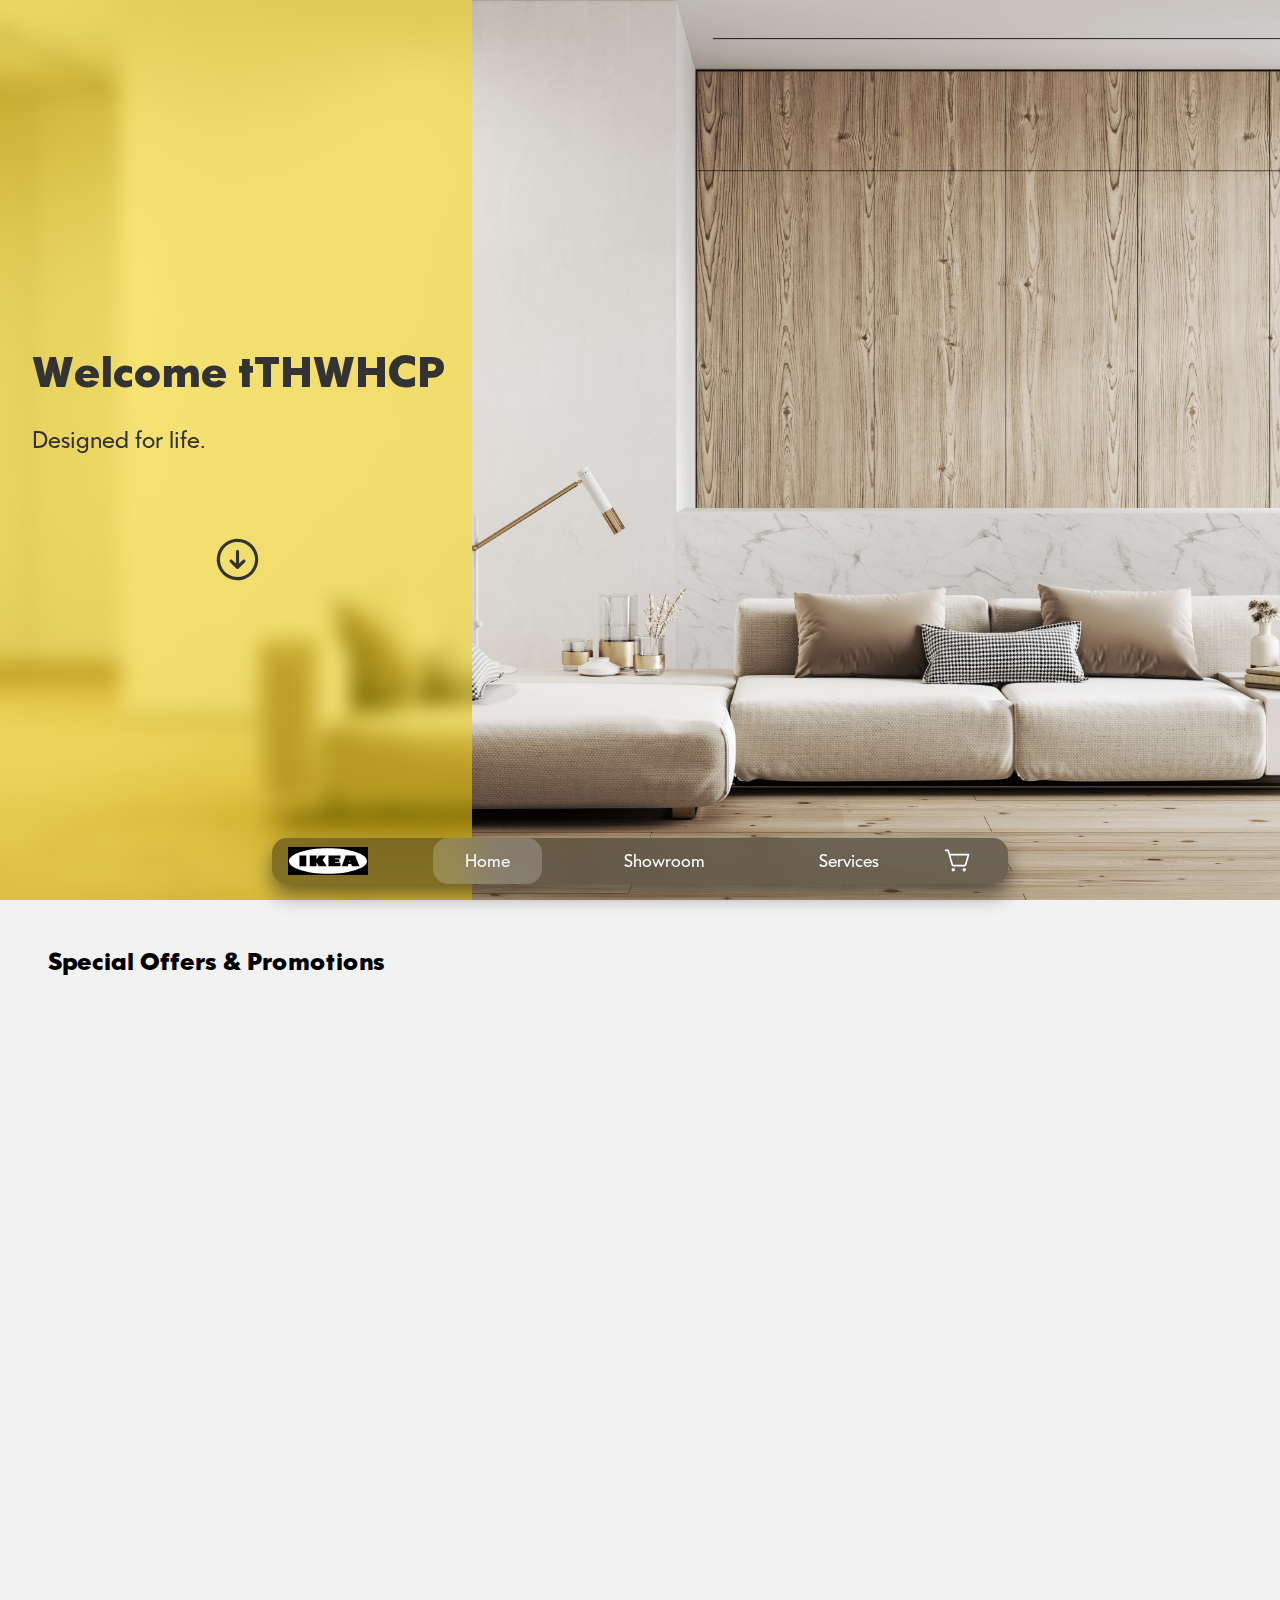
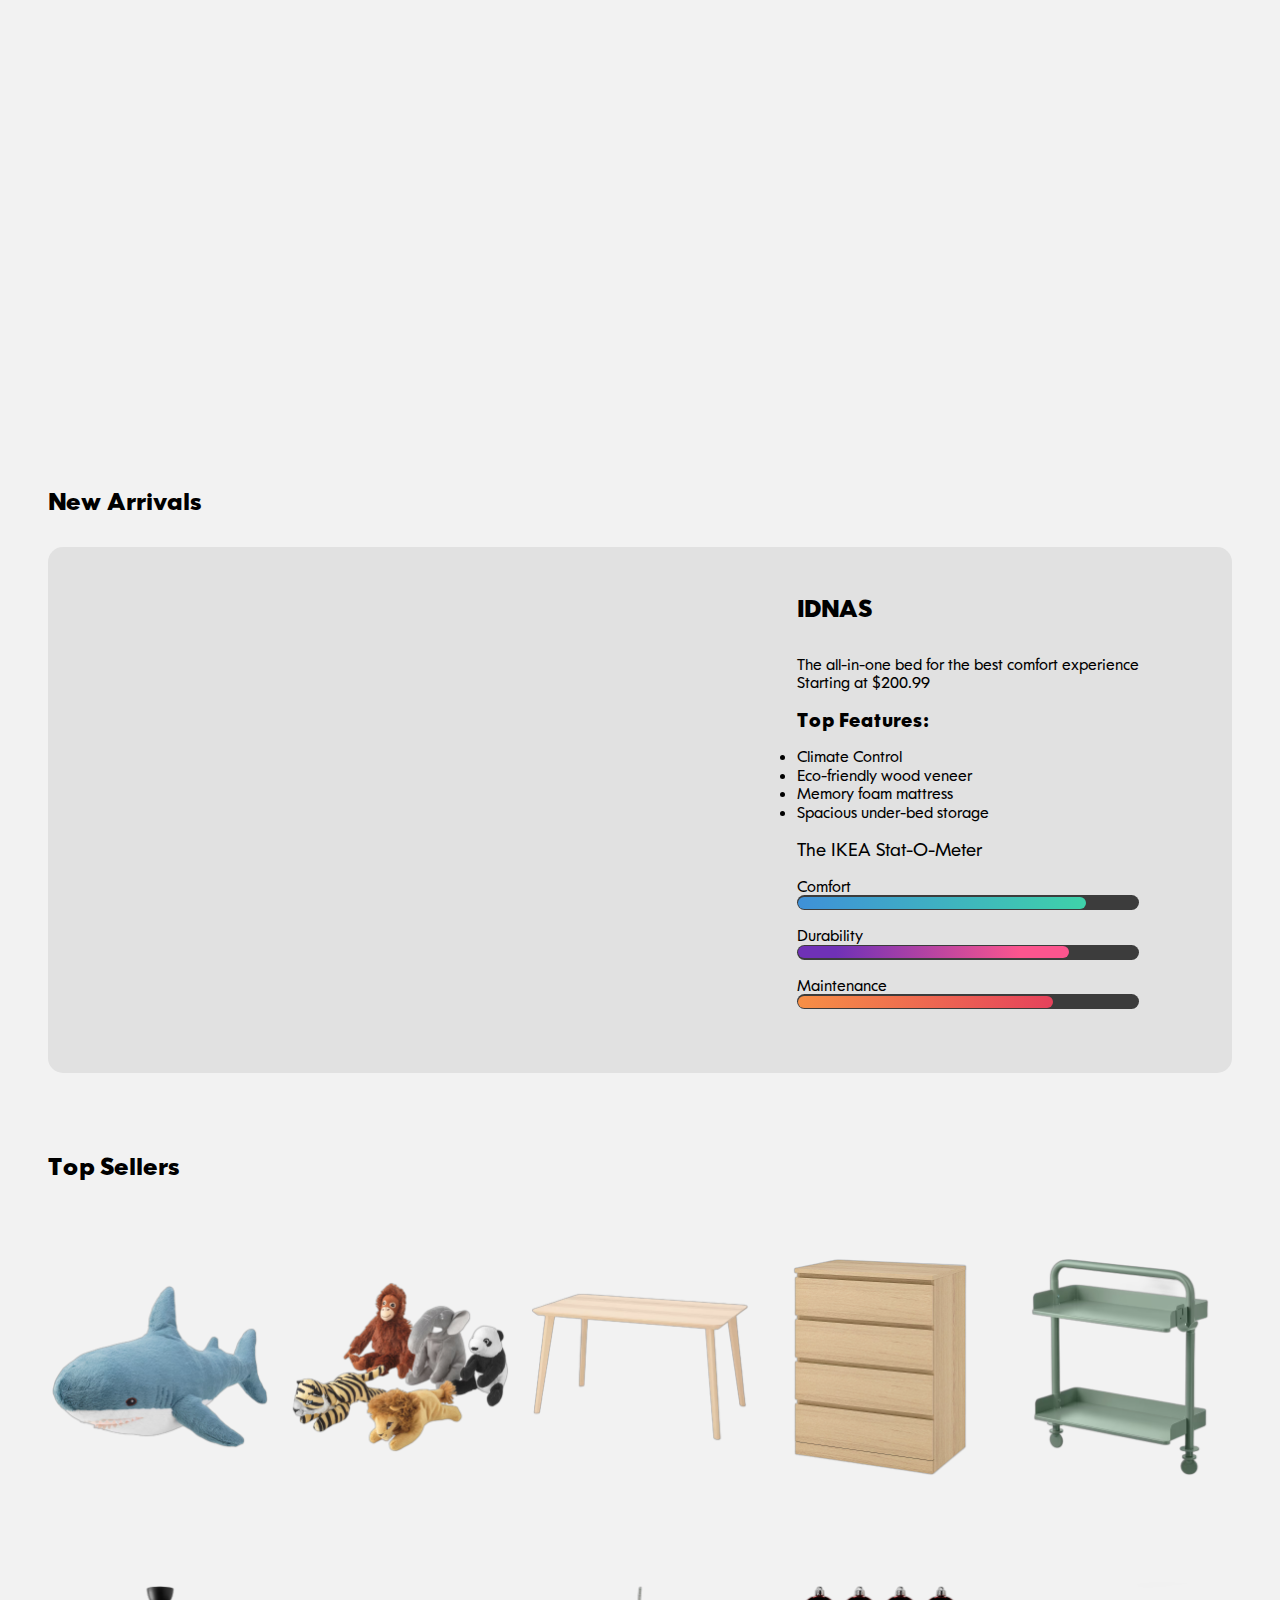
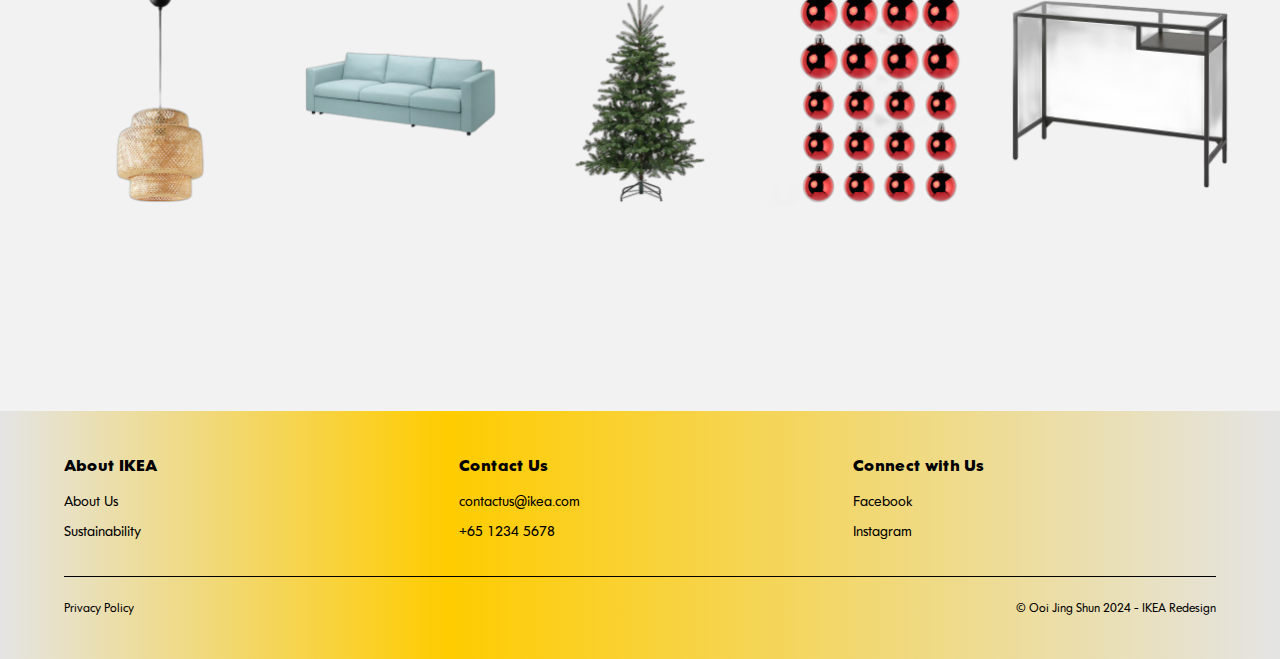
==== commit 5cbb7669: "docs: update README and add documentation" ====
--- a/index.html
+++ b/index.html
@@ -16,6 +16,7 @@
 </head>
 
 <body>
+    <!-- Product popup section for displaying product details in a modal -->
     <div class="popup-bg" onclick="closeProductPopUp()">
         <div class="product-popup" onclick="event.stopPropagation()">
             <div class="popup-details-1">
@@ -31,6 +32,7 @@
             </div>
         </div>
     </div>
+    <!-- Landing section including navigation and hero content -->
     <section class="landing home">
         <div class="landing-text">
             <button class="hamburger-button" onclick="toggleMobileMenu(this)">
@@ -59,6 +61,7 @@
             <a href="cart.html" class="cart-button"><img src="assets\images\ShoppingCartSimple.svg" alt="Cart Icon"></a>
         </nav>
     </section>
+    <!-- Promotions section showcasing special offers -->
     <div id="promotions"></div>
     <section class="promotions">
         <h2>Special Offers & Promotions</h2>
@@ -129,7 +132,7 @@
                             gets comfier with each wash. FREDRIKSJÖN towels come in several sizes for different uses,
                             all in
                             100% cotton.</p>
-                            <h3 class="original-price">Original Price: $32.50</h3>
+                        <h3 class="original-price">Original Price: $32.50</h3>
 
                         <h3 style="font-weight: bold;">Current Price: $25.99</h3>
                     </div>
@@ -141,7 +144,7 @@
 
         </div>
     </section>
-
+    <!-- New arrivals section featuring recently launched products -->
     <section class="new-arrivals">
         <h2>New Arrivals</h2>
         <div class="new-arrivals-container">
@@ -188,7 +191,7 @@
             </div>
         </div>
     </section>
-
+    <!-- Top sellers section for most popular products -->
     <section class="topsellers">
 
         <h2>Top Sellers</h2>
@@ -197,6 +200,7 @@
         <div class="translucent-fade-in-bot"></div> -->
 
     </section>
+    <!-- Footer section with navigation links, contact information, and legal information -->
     <footer class="footer">
         <div class="footer-container">
             <div class="footer-grid">
--- a/style.css
+++ b/style.css
@@ -39,7 +39,6 @@
 body {
     background-color: #f2f2f2;
     overflow-x: hidden;
-
 }
 
 h2,
@@ -379,7 +378,6 @@
     background: linear-gradient(to right, #0553b9 0%, #333 50%);
     background-size: 200% 100%;
     background-position: right bottom;
-    color: #fff;
     background-color: #fff;
     padding: 1rem 1.5rem;
     border: none;
@@ -980,13 +978,14 @@
 
 .sustainability-container {
     display: flex;
-    flex-direction: row;
+    flex-direction: row-reverse;
     margin-bottom: 3rem;
 }
 
 .sustainability-container iframe {
     border-radius: 15px;
     margin: 2rem;
+    margin-left: 0rem;
     aspect-ratio: 16/9;
     width: 40%;
     height: auto;
@@ -1161,15 +1160,11 @@
     cursor: pointer;
     margin: 1.5rem 0rem 0 3rem;
     font-size: 1.5rem;
-
-
-
 }
 
 .payment-methods {
     display: flex;
-    gap: 16px;
-    margin-bottom: 24px;
+    gap: 1rem;
     width: 100%;
 }
 
@@ -1353,6 +1348,7 @@
 
     .sustainability-container iframe {
         width: 100%;
+        margin-right: 0rem;
     }
 
     .about-us-container img {
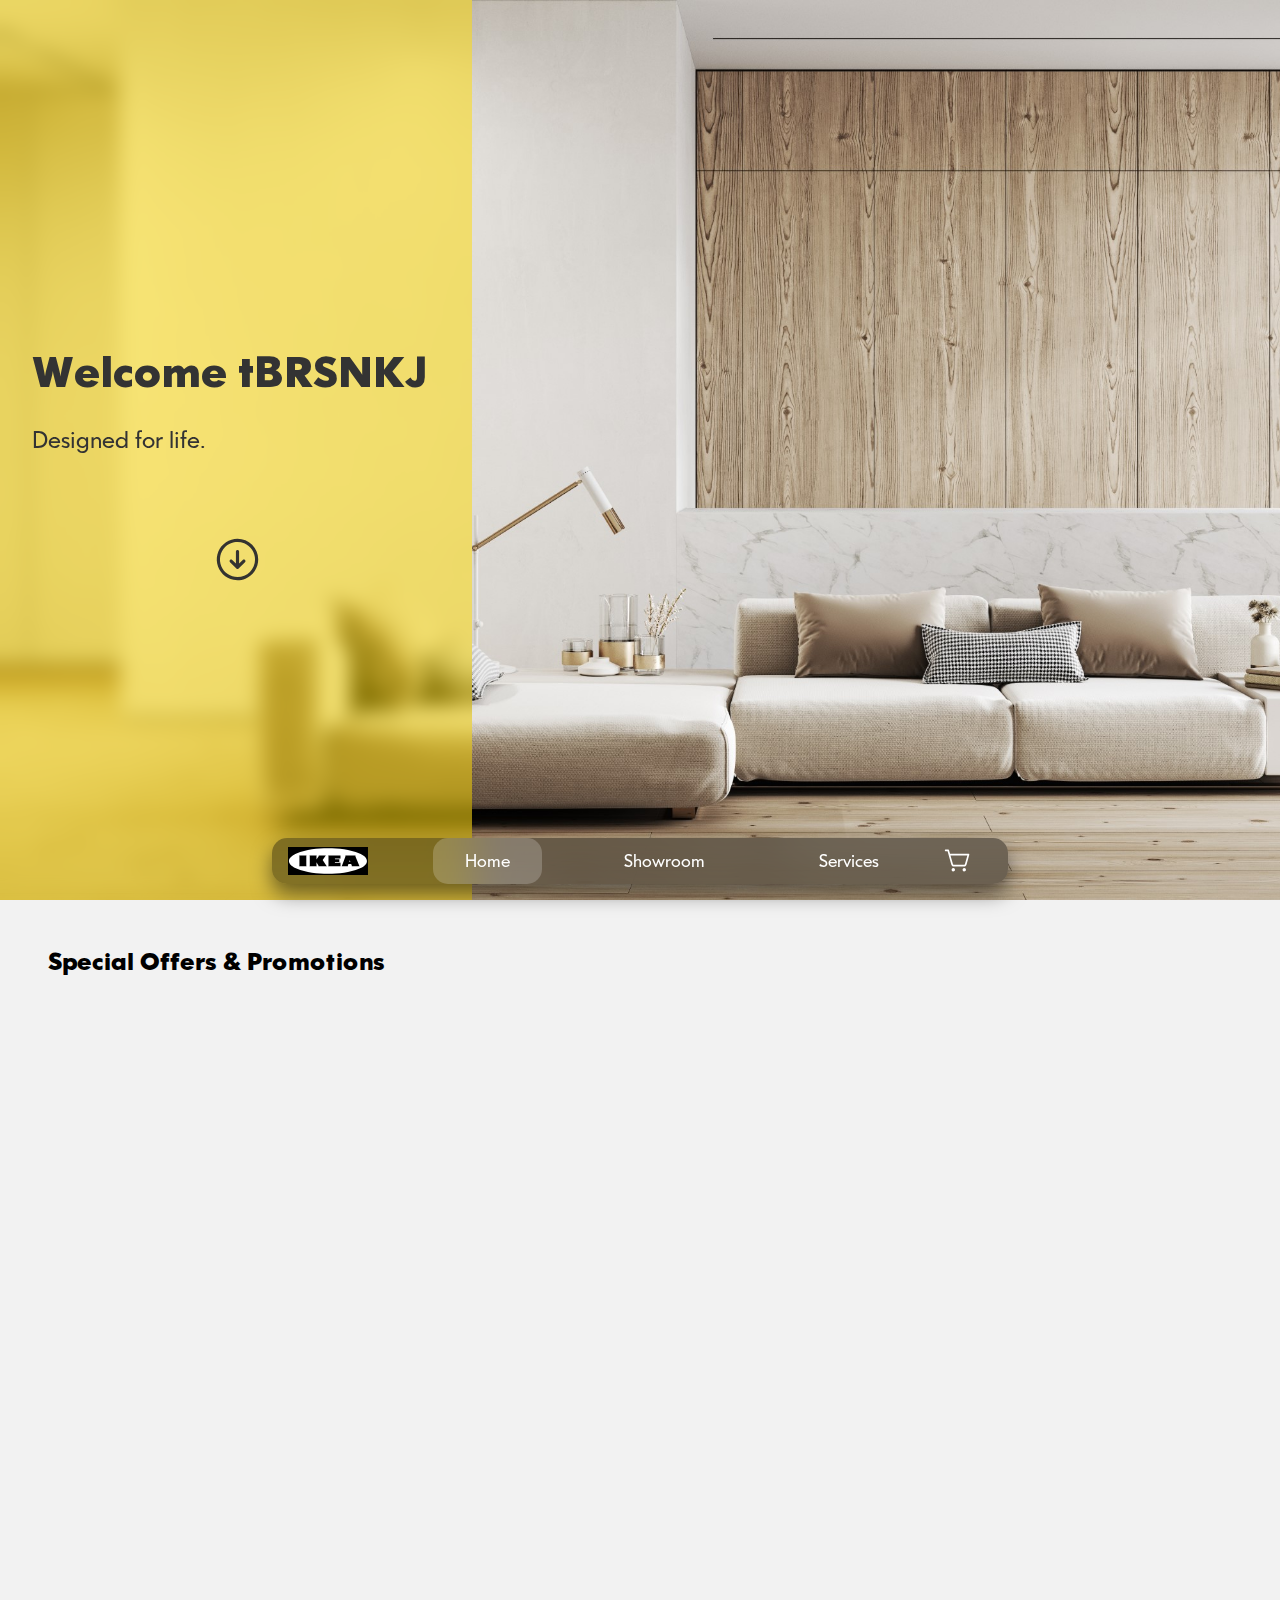
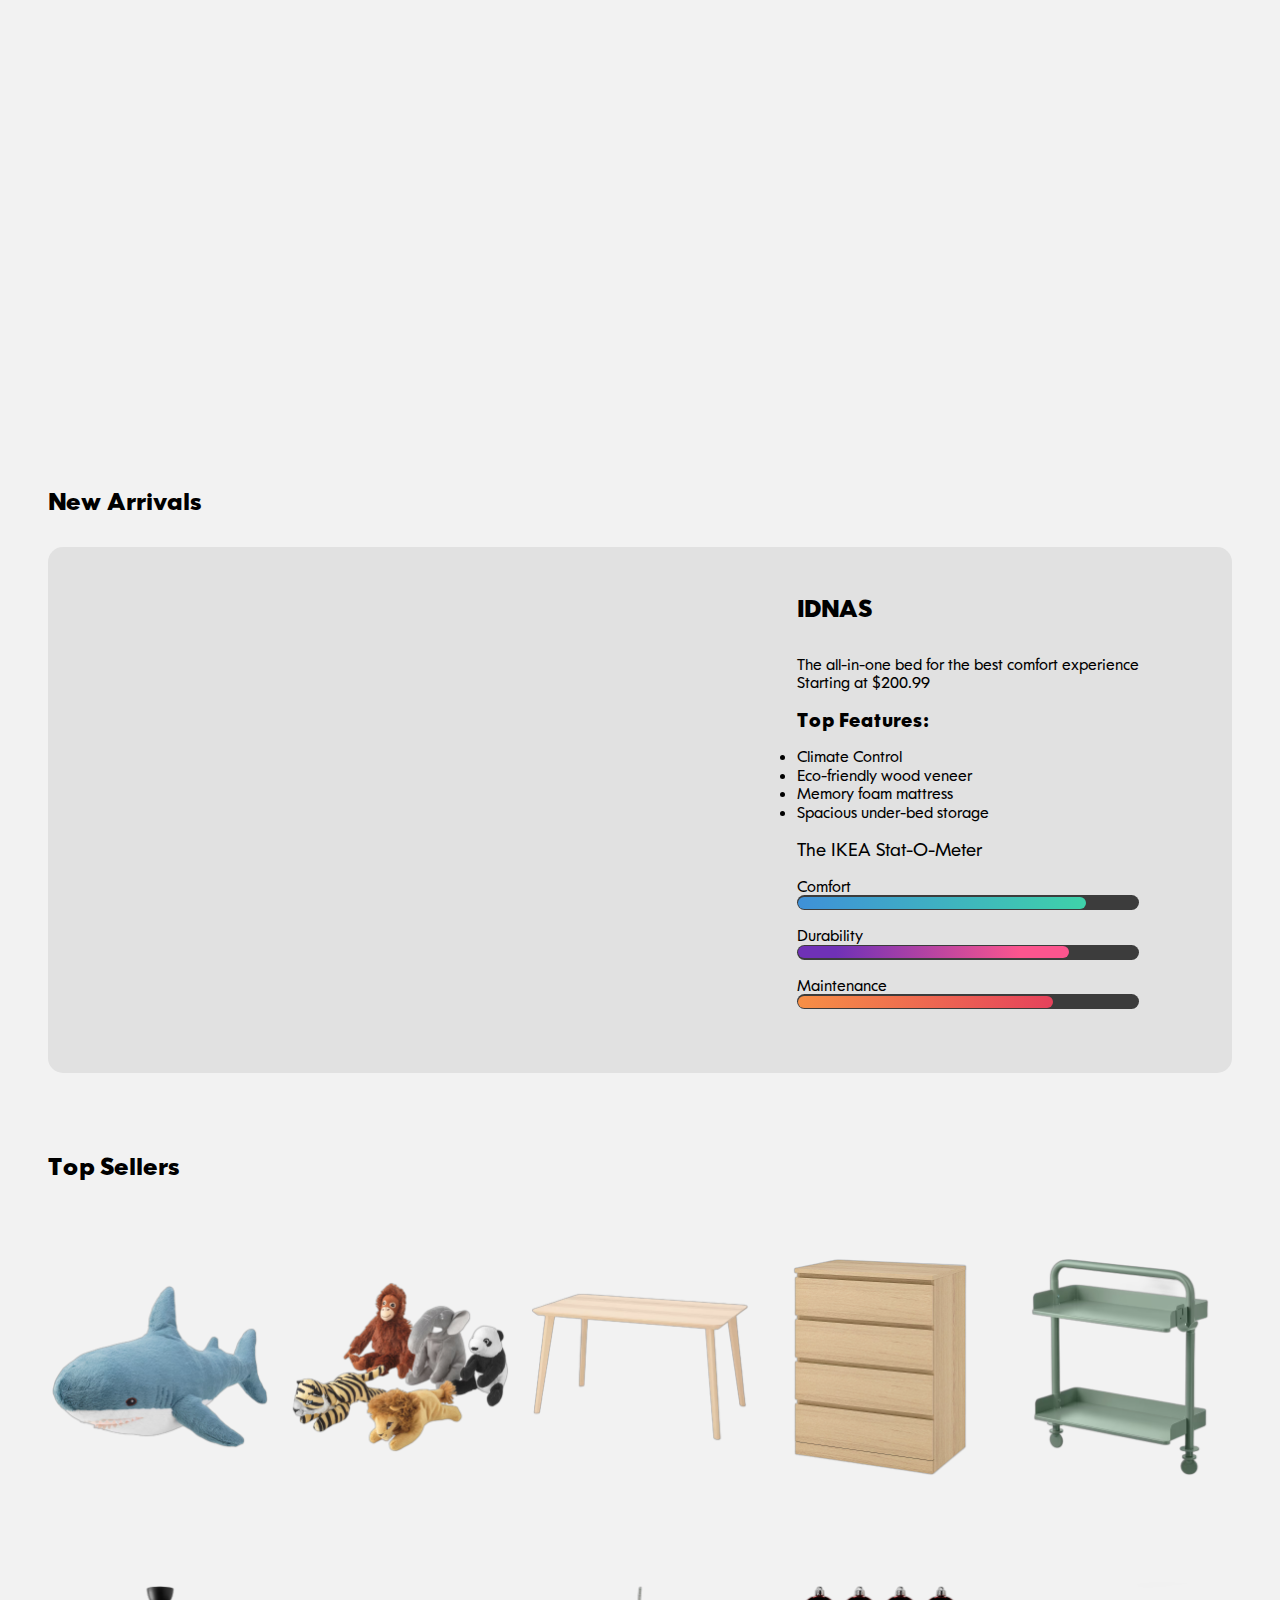
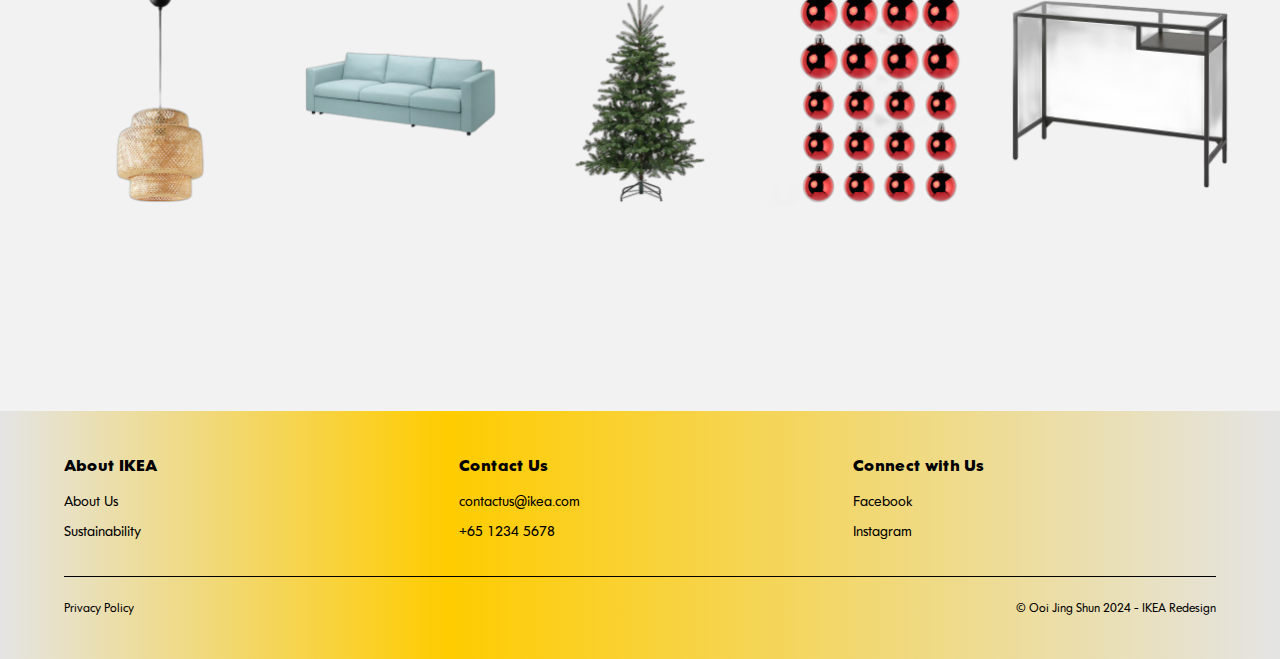
==== commit 47a815a5: "fix: html errors" ====
--- a/index.html
+++ b/index.html
@@ -22,7 +22,7 @@
             <div class="popup-details-1">
                 <h2 id="product-title">Sample Item</h2>
                 <p id="product-price">Price: $X.XX</p>
-                <img id="product-image" src="assets\images\ikea-white-table.png" alt="Modern White Table">
+                <img id="product-image" src="assets/images/ikea-white-table.png" alt="Modern White Table">
             </div>
             <div class="popup-details-2">
                 <h3>Product Details</h3>
@@ -35,15 +35,16 @@
     <!-- Landing section including navigation and hero content -->
     <section class="landing home">
         <div class="landing-text">
-            <button class="hamburger-button" onclick="toggleMobileMenu(this)">
-                <img src="assets\images\Hamburger.svg" width="45px" alt="Hamburger Icon">
-                <ul class="mobile-menu">
-                    <a href="index.html">Home</a>
-                    <a href="showroom.html">Showroom</a>
-                    <a href="services.html">Services</a>
-                    <a href="cart.html">My Cart</a>
-                </ul>
+            <button class="hamburger-button" onclick="toggleMobileMenu(this.nextElementSibling)">
+                <img src="assets/images/Hamburger.svg" width="45" alt="Hamburger Icon">
+
             </button>
+            <ul class="mobile-menu">
+                <li><a href="index.html">Home</a></li>
+                <li><a href="showroom.html">Showroom</a></li>
+                <li><a href="services.html">Services</a></li>
+                <li><a href="cart.html">My Cart</a></li>
+            </ul>
             <h1 data-value="Welcome to IKEA">Welcome to IKEA</h1>
             <h3>Designed for life.</h3>
             <button class="start-button"
@@ -51,14 +52,14 @@
         </div>
         <div class="landing-visual"></div>
         <nav class="navbar">
-            <a href="index.html"><img src="assets\images\ikea-logo.svg" alt="IKEA Logo"></a>
+            <a href="index.html"><img src="assets/images/ikea-logo.svg" alt="IKEA Logo"></a>
             <ul>
                 <li class="selected"><a href="index.html">Home</a></li>
                 <li><a href="showroom.html">Showroom</a></li>
                 <li><a href="services.html">Services</a></li>
 
             </ul>
-            <a href="cart.html" class="cart-button"><img src="assets\images\ShoppingCartSimple.svg" alt="Cart Icon"></a>
+            <a href="cart.html" class="cart-button"><img src="assets/images/ShoppingCartSimple.svg" alt="Cart Icon"></a>
         </nav>
     </section>
     <!-- Promotions section showcasing special offers -->
@@ -69,7 +70,7 @@
 
             <div class="promotion-item hidden">
                 <div class="card-front">
-                    <img src="assets\images\ikea-white-table.png" alt="Modern White Table">
+                    <img src="assets/images/ikea-white-table.png" alt="Modern White Table">
                     <div>
                         <h3>MARIUS Table</h3>
                         <p>Minimalist design meets comfort</p>
@@ -85,15 +86,15 @@
 
                         <h3 style="font-weight: bold;">Current Price: $75.99</h3>
                     </div>
-
-                    <button class="buy-button" onclick="addToCart(0)" ontouchstart="event.stopPropagation()">Add to
+                    <!-- ontouchstart gives error when validating but is required for mobile touch events -->
+                    <button class="buy-button" onclick="addToCart(0)">Add to
                         cart</button>
                 </div>
             </div>
 
             <div class="promotion-item hidden">
                 <div class="card-front">
-                    <img src="assets\images\ikea-blue-chair.png" alt="Blue Chair">
+                    <img src="assets/images/ikea-blue-chair.png" alt="Blue Chair">
                     <div>
                         <h3>POÄNG Armchair</h3>
                         <p>Minimalist design meets comfort</p>
@@ -112,13 +113,13 @@
                         <h3 style="font-weight: bold;">Current Price: $150.99</h3>
                     </div>
 
-                    <button class="buy-button" onclick="addToCart(1)" ontouchstart="event.stopPropagation()">Add to
+                    <button class="buy-button" onclick="addToCart(1)">Add to
                         cart</button>
                 </div>
             </div>
             <div class="promotion-item hidden">
                 <div class="card-front">
-                    <img src="assets\images\ikea-blue-towel.png" alt="Blue Towel">
+                    <img src="assets/images/ikea-blue-towel.png" alt="Blue Towel">
                     <div>
                         <h3>FREDRIKSJÖN Bath Towel</h3>
                         <p>Minimalist design meets comfort</p>
@@ -137,7 +138,7 @@
                         <h3 style="font-weight: bold;">Current Price: $25.99</h3>
                     </div>
 
-                    <button class="buy-button" onclick="addToCart(2)" ontouchstart="event.stopPropagation()">Add to
+                    <button class="buy-button" onclick="addToCart(2)">Add to
                         cart</button>
                 </div>
             </div>
@@ -149,7 +150,7 @@
         <h2>New Arrivals</h2>
         <div class="new-arrivals-container">
             <div class="new-arrivals-image hidden">
-                <img src="assets\images\ikea-bed.png" alt="IKEA Bed">
+                <img src="assets/images/ikea-bed.png" alt="IKEA Bed">
                 <div class="price-tag">$200.99</div>
                 <div class="image-overlay">
                     <button class="buy-button" onclick="addToCart(13)">Add to cart</button>
--- a/style.css
+++ b/style.css
@@ -134,7 +134,7 @@
     border-radius: 0px 45px 45px 0px;
 }
 
-.open .mobile-menu {
+.open.mobile-menu {
     display: flex;
     flex-direction: column;
     align-items: center;
@@ -143,8 +143,10 @@
     opacity: 1;
     transform: translateX(0);
 }
-
-.mobile-menu a {
+.mobile-menu li {
+    list-style: none;
+}
+.mobile-menu li a {
     text-decoration: none;
     color: white;
     font-size: 1rem;
@@ -378,7 +380,7 @@
     background: linear-gradient(to right, #0553b9 0%, #333 50%);
     background-size: 200% 100%;
     background-position: right bottom;
-    background-color: #fff;
+    color: #fff;
     padding: 1rem 1.5rem;
     border: none;
     border-radius: 10px;
